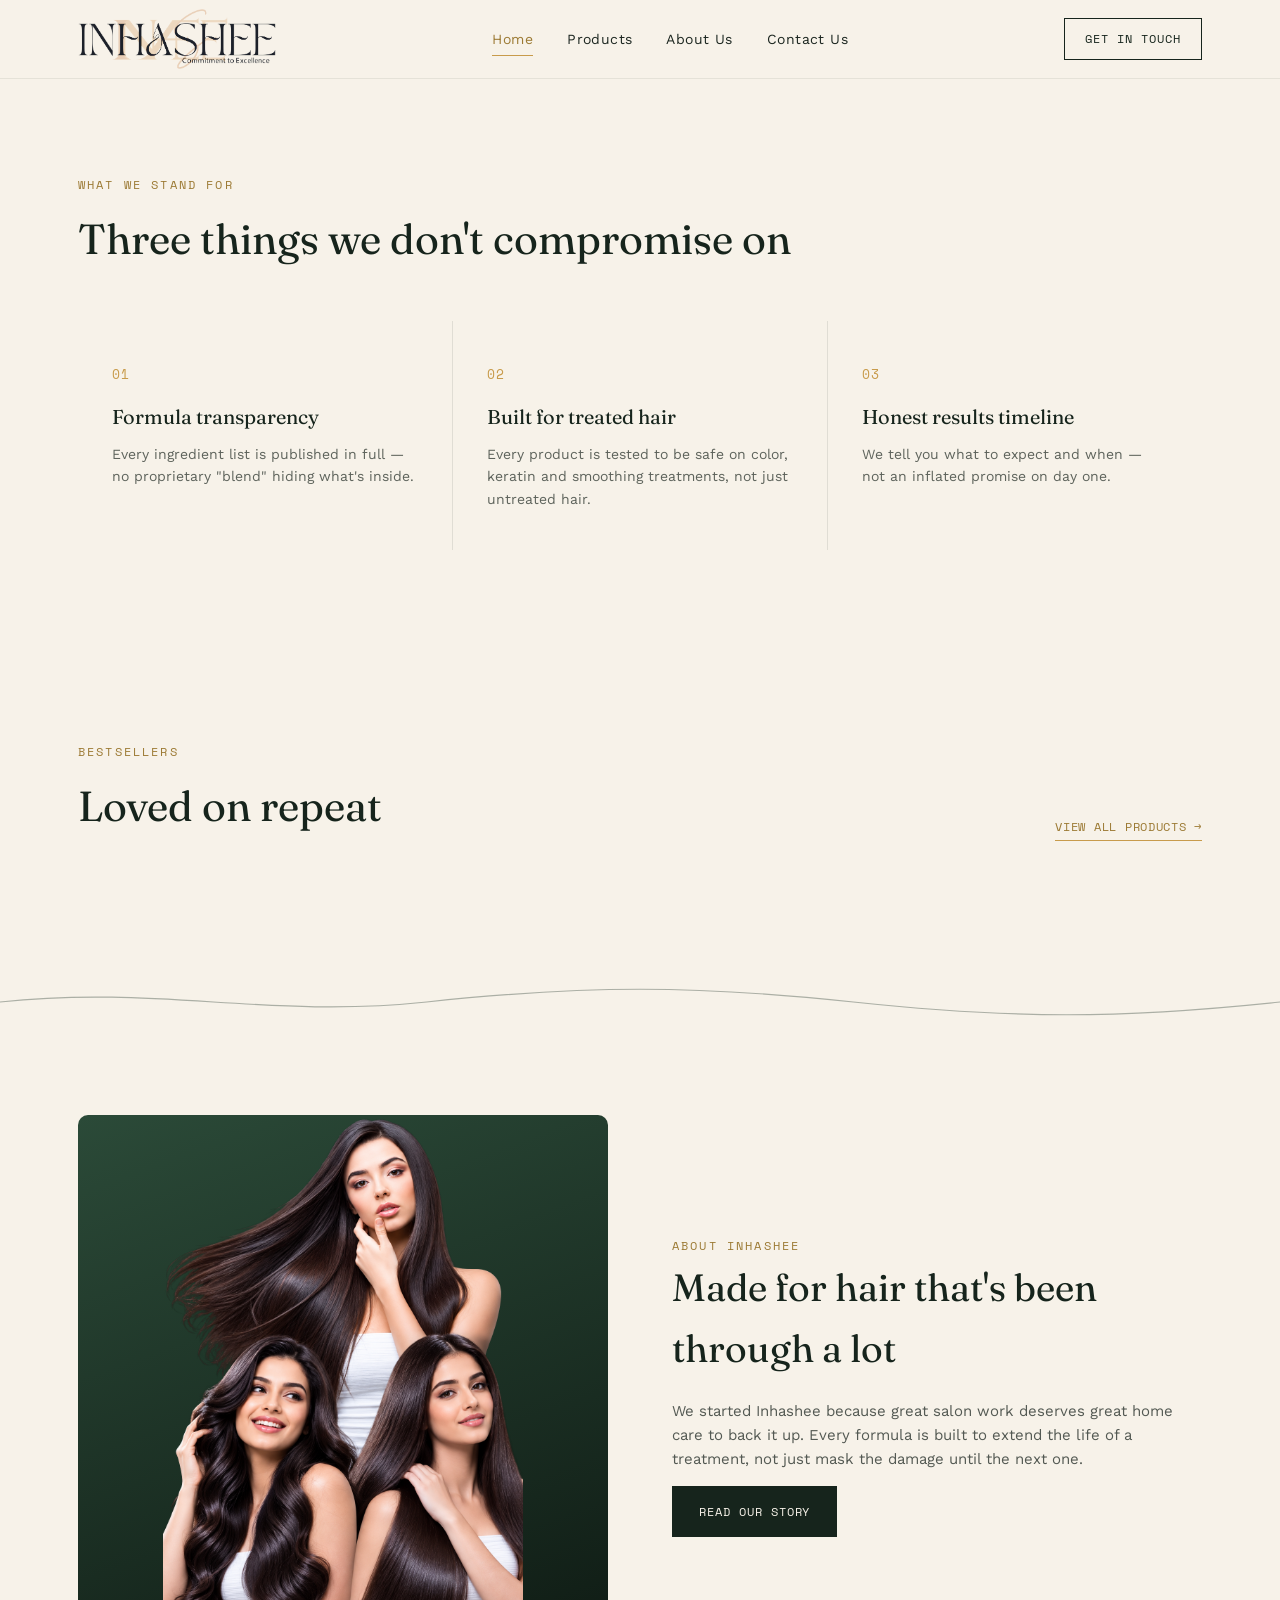
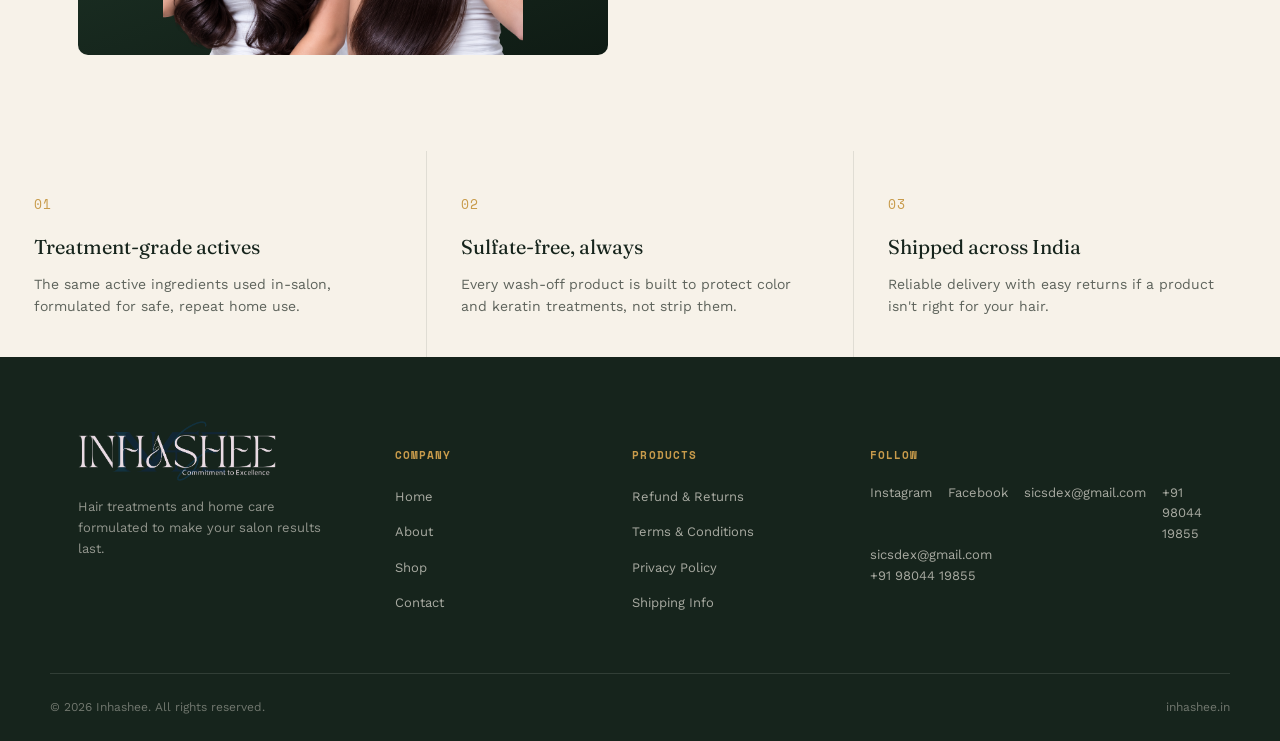
==== index.html @ fac70364 "changes" ====
<!doctype html>
<html lang="en">
  <head>
    <meta charset="UTF-8" />
    <meta name="viewport" content="width=device-width, initial-scale=1.0" />
    <title>Inhashee — Salon-Grade Hair Care</title>
    <meta
      name="description"
      content="Inhashee — hair treatments and home care crafted for salon-quality results, every day."
    />
    <link rel="stylesheet" href="assets/css/style.css" />
  </head>
  <body>
    <div id="header"></div>

    <!-- ============ HERO ============ -->
    <section class="section">
      <div class="container">
        <div class="section-head">
          <div>
            <span class="eyebrow on-light">What we stand for</span>
            <h2>Three things we don't compromise on</h2>
          </div>
        </div>
        <div class="value-row">
          <div class="value-item">
            <span class="num">01</span>
            <h4>Formula transparency</h4>
            <p>
              Every ingredient list is published in full — no proprietary
              "blend" hiding what's inside.
            </p>
          </div>
          <div class="value-item">
            <span class="num">02</span>
            <h4>Built for treated hair</h4>
            <p>
              Every product is tested to be safe on color, keratin and smoothing
              treatments, not just untreated hair.
            </p>
          </div>
          <div class="value-item">
            <span class="num">03</span>
            <h4>Honest results timeline</h4>
            <p>
              We tell you what to expect and when — not an inflated promise on
              day one.
            </p>
          </div>
        </div>
      </div>
    </section>

    <!-- ============ CATEGORY SPLIT ============ -->
    <!-- <section class="category-split">
      <a href="products.html" class="category-card treat">
        <div class="cat-inner">
          <span class="eyebrow">In-salon strength</span>
          <h3>Hair Treatments</h3>
          <p>
            Smoothing and reconstruction treatments <br />formulated for
            visible, long-lasting change.
          </p>
          <span class="btn btn-outline">Shop Treatments</span>
        </div>
      </a>
      
    </section> -->

    <!-- ============ FEATURED PRODUCTS ============ -->
    <section class="section">
      <div class="container">
        <div class="section-head">
          <div>
            <span class="eyebrow on-light">Bestsellers</span>
            <h2>Loved on repeat</h2>
          </div>
          <a href="products.html" class="view-all">View all products →</a>
        </div>
        <div class="product-grid" id="productGrid"></div>
      </div>
    </section>

    <svg
      class="strand dim"
      viewBox="0 0 1200 40"
      preserveAspectRatio="none"
      aria-hidden="true"
    >
      <path d="M0,20 C150,0 250,40 400,20 S650,0 800,20 S1050,40 1200,20" />
    </svg>

    <!-- ============ ABOUT TEASER ============ -->
    <section class="section">
      <div class="container split">
        <div class="split-media">
          <img
            src="assets/images/banner011.png"
            alt="Inhashee"
            style="max-width: 68%"
          />
        </div>
        <div>
          <span class="eyebrow on-light">About Inhashee</span>
          <h2>Made for hair that's been through a lot</h2>
          <p>
            We started Inhashee because great salon work deserves great home
            care to back it up. Every formula is built to extend the life of a
            treatment, not just mask the damage until the next one.
          </p>
          <a href="about.html" class="btn btn-dark">Read Our Story</a>
        </div>
      </div>
    </section>

    <!-- ============ VALUES ROW ============ -->
    <section class="value-row">
      <div class="value-item">
        <span class="num">01</span>
        <h4>Treatment-grade actives</h4>
        <p>
          The same active ingredients used in-salon, formulated for safe, repeat
          home use.
        </p>
      </div>
      <div class="value-item">
        <span class="num">02</span>
        <h4>Sulfate-free, always</h4>
        <p>
          Every wash-off product is built to protect color and keratin
          treatments, not strip them.
        </p>
      </div>
      <div class="value-item">
        <span class="num">03</span>
        <h4>Shipped across India</h4>
        <p>
          Reliable delivery with easy returns if a product isn't right for your
          hair.
        </p>
      </div>
    </section>

    <!-- ============ TRUST STRIP ============ -->
    <!-- <section class="trust-strip">
      <div class="container trust-grid">
        <div class="trust-item">
          01
          <h5>Treatment-grade actives</h5>
          <p>
            The same active ingredients used in-salon, formulated for safe,
            repeat home use.
          </p>
        </div>
        <div class="trust-item">
          02
          <h5>Sulfate-free, always</h5>
          <p>
            Every wash-off product is built to protect color and keratin
            treatments, not strip them.
          </p>
        </div>
        <div class="trust-item">
          03
          <h5>Shipped across India</h5>
          <p>
            Reliable delivery with easy returns if a product isn't right for
            your hair.
          </p>
        </div>
      </div>
    </section> -->

    <!-- ============ NEWSLETTER ============ -->
    <!-- <section class="newsletter">
      <div class="container">
        <span class="eyebrow on-light">Stay in the loop</span>
        <h3>Get early access to new launches</h3>
        <p>
          One email, occasionally — new products, restocks and hair-care tips.
        </p>
        <form class="newsletter-form">
          <input
            type="email"
            placeholder="you@email.com"
            aria-label="Email address"
          />
          <button type="submit">Subscribe</button>
        </form>
        <div class="form-note"></div>
      </div>
    </section> -->

    <div id="footer"></div>

    <script src="assets/js/main.js"></script>
    <script src="assets/js/inc.js?v=asdasdsadv23"></script>
    <script>
      document.addEventListener("DOMContentLoaded", async function (e) {
        try {
          const res = await fetch(
            "https://morning-dream-6de5.bhuniajayant.workers.dev/api-get-products?limit=4",
          );

          if (!res.ok) {
            console.log(res);
            throw new Error(res.statusText);
          }

          const products = await res.json();

          console.log(products);

          let div = "";
          if (products?.data?.length) {
            products.data.splice(0, 4).forEach((product) => {
              div += `<div class="product-card">
              <div class="product-media">
                <img src="${product?.imagedata}" alt="${product?.productName}" />
              </div>
              <div class="product-body">
                <span class="product-cat">${product?.productType}</span>
                <h3 class="product-name">${product?.productName}</h3>
                <div class="product-price">
                  ${product?.oldAmount ? '<span class="strike">₹' + product?.oldAmount + "</span>₹" + product?.amount : "₹" + product?.amount}
                </div>
                <a href="product.html?id=${product.id}" class="product-cta">Details</a>
              </div>
            </div>`;
            });
          } else {
            div = "<p>No Product Available</p>";
          }
          productGrid.innerHTML = div;
        } catch (error) {
          alert(error.message);
        }
      });
    </script>
  </body>
</html>
---- assets/css/style.css ----
/* =========================================================
   INHASHEE — Design tokens
   Palette: deep pine (primary dark), warm ivory (light),
   antique gold (accent), blush + sage (support)
   Type: Fraunces (display serif) / Work Sans (body) / Space Mono (utility)
   Signature motif: the "strand" — a flowing gold line that
   runs through hero, dividers, nav underline and footer.
   ========================================================= */

@import url('https://fonts.googleapis.com/css2?family=Fraunces:ital,opsz,wght@0,9..144,300;0,9..144,400;0,9..144,600;1,9..144,400;1,9..144,500&family=Work+Sans:wght@300;400;500;600&family=Space+Mono:wght@400;700&display=swap');

:root{
  --pine:        #16241C;
  --pine-soft:   #1E3327;
  --ivory:       #F7F2E9;
  --ivory-dim:   #EFE7D8;
  --gold:        #C89B4B;
  --gold-bright: #E0B96B;
  --blush:       #E7C7B8;
  --sage:        #93A88C;
  --ink:         #1C2620;

  --font-display: 'Fraunces', Georgia, serif;
  --font-body:    'Work Sans', -apple-system, sans-serif;
  --font-mono:    'Space Mono', monospace;

  --container: 1180px;
  --radius: 2px;

  --ease: cubic-bezier(.4,0,.2,1);
}

*,*::before,*::after{ box-sizing:border-box; }
html{ scroll-behavior:smooth; }
body{
  margin:0;
  background:var(--ivory);
  color:var(--ink);
  font-family:var(--font-body);
  font-weight:400;
  line-height:1.6;
  -webkit-font-smoothing:antialiased;
}
img{ max-width:100%; display:block; }
a{ color:inherit; text-decoration:none; }
ul{ list-style:none; margin:0; padding:0; }
h1,h2,h3,h4{ font-family:var(--font-display); font-weight:400; margin:0; color:var(--pine); }
p{ margin:0 0 1em; }
button{ font-family:inherit; cursor:pointer; }
input,textarea,select{ font-family:inherit; }

.container{ max-width:var(--container); margin:0 auto; padding:0 28px; }

:focus-visible{ outline:2px solid var(--gold); outline-offset:3px; }

/* reduced motion */
@media (prefers-reduced-motion: reduce){
  *{ animation-duration:0.01ms !important; animation-iteration-count:1 !important; transition-duration:0.01ms !important; scroll-behavior:auto !important; }
}

/* -------------------- eyebrow / labels -------------------- */
.eyebrow{
  font-family:var(--font-mono);
  font-size:12px;
  letter-spacing:.18em;
  text-transform:uppercase;
  color:var(--gold);
}
.eyebrow.on-light{ color:#9c7a34; }

/* -------------------- the strand (signature motif) -------------------- */
.strand{
  width:100%;
  height:34px;
  display:block;
}
.strand path{
  fill:none;
  stroke:var(--gold);
  stroke-width:1.4;
  stroke-linecap:round;
  stroke-dasharray:1400;
  stroke-dashoffset:1400;
  animation:draw 2.6s var(--ease) forwards;
}
@keyframes draw{ to{ stroke-dashoffset:0; } }
.strand.dim path{ stroke:var(--pine-soft); opacity:.35; }

/* -------------------- header -------------------- */
.site-header{
  position:sticky; top:0; z-index:100;
  background:rgba(247,242,233,.92);
  backdrop-filter:blur(10px);
  border-bottom:1px solid rgba(28,38,32,.08);
}
.header-row{
  display:flex; align-items:center; justify-content:space-between;
  height:78px;
}
.logo{
  font-family:var(--font-display);
  font-size:26px;
  letter-spacing:.02em;
  color:var(--pine);
  display:flex; align-items:baseline; gap:2px;
  mix-blend-mode: difference;
}
.logo em{ font-style:italic; color:var(--gold); font-weight:500; }

.main-nav{ display:flex; align-items:center; gap:34px; }
.main-nav a{
  font-size:14px;
  letter-spacing:.03em;
  color:var(--ink);
  position:relative;
  padding:6px 0;
  transition:color .2s var(--ease);
}
.main-nav a::after{
  content:'';
  position:absolute; left:0; right:100%; bottom:0;
  height:1.5px; background:var(--gold);
  transition:right .28s var(--ease);
}
.main-nav a:hover::after,
.main-nav a.active::after{ right:0; }
.main-nav a.active{ color:#9c7a34; }

.header-cta{
  font-family:var(--font-mono);
  font-size:12px;
  letter-spacing:.08em;
  text-transform:uppercase;
  border:1px solid var(--pine);
  padding:10px 20px;
  color:var(--pine);
  transition:background .25s var(--ease), color .25s var(--ease);
}
.header-cta:hover{ background:var(--pine); color:var(--ivory); }

.nav-toggle{
  display:none;
  flex-direction:column;
  gap:5px;
  background:none;
  border:none;
  padding:6px;
}
.nav-toggle span{ width:22px; height:1.5px; background:var(--pine); display:block; }

/* -------------------- hero -------------------- */
.hero{
  background:var(--pine);
  color:var(--ivory);
  position:relative;
  overflow:hidden;
}
.hero-grid{
  display:grid;
  grid-template-columns:0.95fr 0.98fr;
  min-height:540px;
  align-items:stretch;
}
.hero-copy{
  display:flex; flex-direction:column; justify-content:center;
  padding:60px 60px 60px 0;
  position:relative; z-index:2;
}
.hero-copy .eyebrow{ margin-bottom:18px; }
.hero-copy h1{
  color:var(--ivory);
  font-size:clamp(40px,5.4vw,68px);
  line-height:1.04;
  font-weight:400;
  max-width:11ch;
}
.hero-copy h1 em{ font-style:italic; color:var(--gold-bright); font-weight:400; }
.hero-copy p.lede{
  margin-top:22px;
  max-width:44ch;
  color:rgba(247,242,233,.78);
  font-size:16px;
}
.hero-actions{ display:flex; gap:16px; margin-top:34px; flex-wrap:wrap; }

.btn{
  display:inline-flex; align-items:center; gap:10px;
  font-family:var(--font-mono);
  font-size:12px; letter-spacing:.08em; text-transform:uppercase;
  padding:15px 26px;
  border:1px solid transparent;
  transition:transform .22s var(--ease), background .22s var(--ease), color .22s var(--ease), border-color .22s var(--ease);
}
.btn-solid{ background:var(--gold); color:var(--pine); }
.btn-solid:hover{ background:var(--gold-bright); transform:translateY(-2px); }
.btn-outline{ border-color:rgba(247,242,233,.5); color:var(--ivory); }
.btn-outline:hover{ border-color:var(--ivory); transform:translateY(-2px); }
.btn-dark{ background:var(--pine); color:var(--ivory); }
.btn-dark:hover{ background:var(--pine-soft); transform:translateY(-2px); }

.hero-visual{
  padding: 0 30px 0px 0;
  position:relative;
  /* background:
    radial-gradient(circle at 30% 20%, rgba(200,155,75,.35), transparent 55%),
    linear-gradient(155deg, var(--pine-soft) 0%, var(--pine) 70%); */
  display:flex; align-items:center; justify-content:center;
  overflow:hidden;
}
.hero-visual-img{
  width:100%; height:100%;
  object-fit:contain;
  object-position:center 40%;
}
.strand-hero{
  width:70%;
}
.strand-hero path{ stroke:var(--gold-bright); }

/* -------------------- category split -------------------- */
.category-split {
    background:linear-gradient(160deg,#2B4A38,#16241C);
    align-content: center !important;
    display: block;
    justify-items: center;
    /* width: 100%; */
}
.category-card{
  width: 100%;
  position:relative;
  min-height: 273px;
  display:flex;
  align-items: center;
  justify-content: center;
  /* padding: 0px 0px 63px 66px; */
  overflow:hidden;
}
/* .category-card.treat{ background:linear-gradient(160deg,#2B4A38,#16241C); } */
.category-card.home{ background:linear-gradient(160deg,#E2CBAF,#D8B98F); }
.category-card.home .cat-inner h3,
.category-card.home .cat-inner .eyebrow{ color:var(--pine); }
.category-card.home .cat-inner p{ color:rgba(28,38,32,.7); }
.cat-inner{position:relative;z-index:2;/* display: block; *//* max-width:340px; */text-align: center;}
.cat-inner h3{ color:var(--ivory); font-size:32px; margin:10px 0 12px; }
.cat-inner p{/* width: 50%; */color:rgba(247,242,233,.75);font-size:14px;margin-bottom:18px;/* display: block; *//* align-self: center; *//* justify-content: center !important; *//* align-items: center; *//* align-content: center; */}

/* -------------------- section shell -------------------- */
.section{ padding:96px 0; }
.section.tight{ padding:64px 0; }
.section-head{
  display:flex; align-items:flex-end; justify-content:space-between;
  margin-bottom:48px; gap:24px; flex-wrap:wrap;
}
.section-head h2{ font-size:clamp(28px,3.4vw,42px); }
.section-head .eyebrow{ margin-bottom:12px; display:block; }
.view-all{
  font-family:var(--font-mono); font-size:12px; letter-spacing:.06em;
  text-transform:uppercase; border-bottom:1px solid var(--gold);
  padding-bottom:3px; color:#9c7a34; white-space:nowrap;
}

/* -------------------- product grid -------------------- */
.product-grid{
  display:grid; grid-template-columns:repeat(4,1fr); gap:28px;
}
.product-card{
  background:#fff;
  border:1px solid rgba(28,38,32,.08);
}
.product-media{
  /* aspect-ratio:1/1.1; */
  background:linear-gradient(150deg,#EFE7D8,#E2D6BC);
  display:flex; align-items:center; justify-content:center;
  position:relative;
  overflow:hidden;
}
.product-media .ph-label{
  font-family:var(--font-mono); font-size:10px; letter-spacing:.05em;
  color:rgba(28,38,32,.4); text-align:center; padding:0 16px;
}
.product-media svg{ width:38%; opacity:.35; }
.product-body{ padding:18px 18px 22px; }
.product-cat{ font-family:var(--font-mono); font-size:10px; letter-spacing:.08em; text-transform:uppercase; color:var(--sage); }
.product-name{ font-family:var(--font-display); font-size:19px; margin:8px 0 8px; }
.product-price{ font-size:14px; color:var(--ink); }
.product-price .strike{ text-decoration:line-through; color:rgba(28,38,32,.4); margin-right:8px; font-size:13px; }
.product-cta{
  margin-top:14px; width:100%; padding:11px; background:var(--pine); color:var(--ivory);
  border:none; font-family:var(--font-mono); font-size:11px; letter-spacing:.08em; text-transform:uppercase;
  transition:background .2s var(--ease);
}
.product-cta:hover{ background:var(--pine-soft); }

/* filter bar (products page) */
.filter-bar{
  display:flex; gap:10px; flex-wrap:wrap; margin-bottom:44px;
}
.filter-chip{
  font-family:var(--font-mono); font-size:12px; letter-spacing:.05em;
  padding:9px 18px; border:1px solid rgba(28,38,32,.2);
  background:transparent; color:var(--ink);
  transition:all .2s var(--ease);
}
.filter-chip.active,.filter-chip:hover{ background:var(--pine); color:var(--ivory); border-color:var(--pine); }

/* -------------------- about teaser / split content -------------------- */
.split{
  display:grid; grid-template-columns:1fr 1fr; gap:64px; align-items:center;
}
.split.reverse{ direction:rtl; }
.split.reverse > *{ direction:ltr; }
.split-media{
  border-radius: 10px;
  /* aspect-ratio:4/5; */
  background:linear-gradient(160deg,#2B4A38,#0F1B14);
  position:relative; overflow:hidden;
  display:flex; align-items:center; justify-content:center;
}
.split-media .ph-label{ font-family:var(--font-mono); font-size:11px; color:rgba(247,242,233,.45); }
.split h2{ font-size:clamp(26px,3vw,38px); margin-bottom:20px; }
.split p{ color:rgba(28,38,32,.75); font-size:15px; }

/* -------------------- stats / values row -------------------- */
.value-row{ display:grid; grid-template-columns:repeat(3,1fr); gap:1px; background:rgba(28,38,32,.1); }
.value-item{ background:var(--ivory); padding:40px 34px; }
.value-item .num{ font-family:var(--font-mono); color:var(--gold); font-size:13px; letter-spacing:.06em; }
.value-item h4{ font-size:20px; margin:14px 0 10px; }
.value-item p{ font-size:14px; color:rgba(28,38,32,.7); margin:0; }

/* -------------------- trust strip -------------------- */
.trust-strip{ background:var(--pine); color:var(--ivory); }
.trust-grid{ display:grid; grid-template-columns:repeat(3,1fr); gap:32px; padding:52px 0; }
.trust-item{ text-align:left; }
.trust-item h5{ font-family:var(--font-display); font-size:17px; color:var(--ivory); margin:14px 0 8px; font-weight:400; }
.trust-item p{ font-size:13px; color:rgba(247,242,233,.6); margin:0; }
.trust-icon{ width:30px; height:30px; stroke:var(--gold); fill:none; stroke-width:1.4; }

/* -------------------- newsletter -------------------- */
.newsletter{
  background:var(--ivory-dim);
  padding:70px 0;
  text-align:center;
}
.newsletter h3{ font-size:clamp(24px,3vw,32px); margin-bottom:14px; }
.newsletter p{ color:rgba(28,38,32,.65); max-width:44ch; margin:0 auto 28px; }
.newsletter-form{ display:flex; gap:0; max-width:420px; margin:0 auto; }
.newsletter-form input{
  flex:1; padding:15px 18px; border:1px solid rgba(28,38,32,.25); border-right:none;
  background:#fff; font-size:14px;
}
.newsletter-form button{
  padding:15px 26px; background:var(--pine); color:var(--ivory); border:none;
  font-family:var(--font-mono); font-size:12px; letter-spacing:.06em; text-transform:uppercase;
}
.form-note{ margin-top:14px; font-size:12px; color:var(--sage); min-height:16px; }

/* -------------------- footer -------------------- */
.site-footer{ background:var(--pine); color:rgba(247,242,233,.7); padding-top:64px; }
.footer-grid{
  display:grid; grid-template-columns:1.4fr 1fr 1fr 1.2fr; gap:40px;
  padding-bottom:48px; border-bottom:1px solid rgba(247,242,233,.12);
}
.footer-brand .logo{ color:var(--ivory); margin-bottom:16px; }
.footer-brand p{ font-size:13px; max-width:32ch; color:rgba(247,242,233,.55); }
.footer-col h6{
  font-family:var(--font-mono); font-size:11px; letter-spacing:.1em; text-transform:uppercase;
  color:var(--gold); margin-bottom:18px;
}
.footer-col ul li{ margin-bottom:10px; }
.footer-col a{ font-size:13px; color:rgba(247,242,233,.65); transition:color .2s; }
.footer-col a:hover{ color:var(--ivory); }
.footer-bottom{
  display:flex; justify-content:space-between; align-items:center;
  padding:24px 0; font-size:12px; color:rgba(247,242,233,.4); flex-wrap:wrap; gap:10px;
}
.footer-social{ display:flex; gap:16px; }

/* -------------------- inner page hero (about/contact/products) -------------------- */
.page-hero{
  background:var(--pine); color:var(--ivory);
  padding:70px 0 54px;
}
.page-hero h1{ color:var(--ivory); font-size:clamp(34px,4.4vw,54px); margin-top:14px; }
.page-hero p{ color:rgba(247,242,233,.7); max-width:52ch; margin-top:14px; }
.breadcrumb{ font-family:var(--font-mono); font-size:11px; letter-spacing:.06em; color:rgba(247,242,233,.5); }
.breadcrumb a{ color:var(--gold-bright); }

/* -------------------- about page specifics -------------------- */
.founder-row{ display:grid; grid-template-columns:repeat(2,1fr); gap:28px; margin-top:20px; }
.founder-card{ background:#fff; border:1px solid rgba(28,38,32,.08); padding:30px; }
.founder-card .ph-face {
    width: 80px;
    height: 80px;
    border-radius: 73%;
    /* background: linear-gradient(160deg,var(--sage),var(--pine)); */
    background-repeat: no-repeat;
    background-position: center;
    background-size: cover;
    margin-bottom: 16px;
}
.founder-card h4{ font-size:19px; margin-bottom:4px; }
.founder-card .role{ font-family:var(--font-mono); font-size:11px; letter-spacing:.05em; color:var(--gold); text-transform:uppercase; margin-bottom:12px; display:block; }
.founder-card p{ font-size:14px; color:rgba(28,38,32,.7); margin:0; }

.timeline{ margin-top:20px; }
.timeline-item{ display:grid; grid-template-columns:110px 1fr; gap:24px; padding:26px 0; border-top:1px solid rgba(28,38,32,.1); }
.timeline-item:last-child{ border-bottom:1px solid rgba(28,38,32,.1); }
.timeline-item .year{ font-family:var(--font-mono); color:var(--gold); font-size:13px; letter-spacing:.05em; }
.timeline-item h4{ font-size:18px; margin-bottom:6px; }
.timeline-item p{ font-size:14px; color:rgba(28,38,32,.7); margin:0; max-width:60ch; }

/* -------------------- contact page -------------------- */
.contact-grid{ display:grid; grid-template-columns:.9fr 1.1fr; gap:60px; }
.contact-info-card{ background:#fff; border:1px solid rgba(28,38,32,.08); padding:34px; margin-bottom:20px; }
.contact-info-card h5{ font-family:var(--font-mono); font-size:11px; letter-spacing:.08em; text-transform:uppercase; color:var(--gold); margin-bottom:10px; }
.contact-info-card p, .contact-info-card a{ font-size:15px; }
.contact-info-card a:hover{ color:#9c7a34; }

.form-grid{ display:grid; grid-template-columns:1fr 1fr; gap:20px; }
.form-grid .full{ grid-column:1/-1; }
.field label{
  display:block; font-family:var(--font-mono); font-size:11px; letter-spacing:.06em;
  text-transform:uppercase; margin-bottom:8px; color:var(--pine);
}
.field input, .field select, .field textarea{
  width:100%; padding:13px 14px; border:1px solid rgba(28,38,32,.25);
  background:#fff; font-size:14px; color:var(--ink); transition:border-color .2s;
}
.field input:focus, .field select:focus, .field textarea:focus{ border-color:var(--gold); }
.field.error input, .field.error textarea{ border-color:#B5443A; }
.field .err-msg{ font-size:12px; color:#B5443A; margin-top:6px; display:none; }
.field.error .err-msg{ display:block; }
.contact-form{ margin-top:6px; }
.contact-form .btn{ margin-top:8px; border:none; }
.form-status{ margin-top:16px; font-size:14px; padding:14px 16px; display:none; }
.form-status.show{ display:block; }
.form-status.success{ background:#E4EEE1; color:#2B4A38; display:block; }

.map-block{
  margin-top:60px; aspect-ratio:16/6; background:linear-gradient(150deg,#EFE7D8,#E2D6BC);
  display:flex; align-items:center; justify-content:center;
}
.map-block .ph-label{ font-family:var(--font-mono); font-size:12px; color:rgba(28,38,32,.45); }

/* -------------------- utility -------------------- */
.center{ text-align:center; }
.mt-lg{ margin-top:60px; }

/* =========================================================
   RESPONSIVE
   ========================================================= */
@media (max-width: 980px){
  .hero-grid{ grid-template-columns:1fr; min-height:auto; }
  .hero-copy{ padding:70px 28px 50px; }
  .hero-visual{ min-height:320px; }
  .category-split {
    background:linear-gradient(160deg,#2B4A38,#16241C);
    align-content: center !important;
    display: block;
    justify-items: center;
    /* width: 100%; */
}
  .product-grid{ grid-template-columns:repeat(2,1fr); }
  .split{ grid-template-columns:1fr; gap:32px; }
  .split.reverse{ direction:ltr; }
  .value-row{ grid-template-columns:1fr; }
  .trust-grid{ grid-template-columns:repeat(2,1fr); }
  .footer-grid{ grid-template-columns:1fr 1fr; }
  .contact-grid{ grid-template-columns:1fr; }
  .founder-row{ grid-template-columns:1fr; }
}
@media (max-width: 720px){
  .main-nav{
    position:fixed; inset:78px 0 0 0; background:var(--ivory);
    flex-direction:column; align-items:flex-start; padding:32px 28px;
    gap:22px; transform:translateX(100%); transition:transform .3s var(--ease);
    height: 100vh;
  }
  .main-nav.open{ transform:translateX(0); }
  .main-nav:not(.open) {
      display: none;
  }
  .nav-toggle{ display:flex; }
  .header-cta{ display:none; }
  .product-grid{ grid-template-columns:1fr 1fr; gap:16px; }
  .form-grid{ grid-template-columns:1fr; }
  .footer-grid{ grid-template-columns:1fr; }
  .timeline-item{ grid-template-columns:1fr; gap:6px; }
}
@media (max-width: 480px){
  .product-grid{ grid-template-columns:1fr; }
  .trust-grid{ grid-template-columns:1fr; }
}

.loader-wrapper {
    position: relative;
    inset: 0;
    display: flex;
    justify-content: center;
    align-items: center;
    /* background: rgba(255, 255, 255, 0.8); */
    z-index: 9999;
}

.loader {
    width: 40px;
    height: 40px;
    border: 4px solid #e5e5e5;
    border-top: 4px solid #1d352b;
    border-radius: 50%;
    animation: spin 0.8s linear infinite;
}

@keyframes spin {
    to {
        transform: rotate(360deg);
    }
}

/* -------------------- product detail page -------------------- */
.pdp-grid{ display:grid; grid-template-columns:1.1fr 1fr; gap:60px; align-items:flex-start; }
.pdp-main-image{
  aspect-ratio:1/1.05;
  background:linear-gradient(150deg,#EFE7D8,#E2D6BC);
  overflow:hidden;
}
.pdp-main-image img{ width:100%; height:100%; object-fit:cover; }
.pdp-thumbs{ display:flex; gap:12px; margin-top:14px; }
.pdp-thumb{
  width:76px; height:76px; padding:0; border:1px solid rgba(28,38,32,.15);
  background:#fff; overflow:hidden; opacity:.7; transition:opacity .2s, border-color .2s;
}
.pdp-thumb img{ width:100%; height:100%; object-fit:cover; }
.pdp-thumb.active, .pdp-thumb:hover{ opacity:1; border-color:var(--gold); }
.pdp-title{ font-size:clamp(28px,3.2vw,40px); margin:10px 0 14px; }
.pdp-rating{ display:flex; align-items:center; gap:10px; margin-bottom:20px; }
.stars{ color:var(--gold); letter-spacing:2px; font-size:15px; }
.rating-count{ font-family:var(--font-mono); font-size:12px; color:var(--sage); }
.pdp-price{ display:flex; align-items:center; gap:12px; margin-bottom:22px; }
.pdp-price .strike{ text-decoration:line-through; color:rgba(28,38,32,.4); font-size:16px; }
.pdp-price .price-now{ font-family:var(--font-display); font-size:28px; color:var(--pine); }
.save-badge{
  font-family:var(--font-mono); font-size:11px; letter-spacing:.05em;
  background:var(--sage); color:#fff; padding:4px 10px;
}
.pdp-desc{ font-size:15px; color:rgba(28,38,32,.75); margin-bottom:28px; max-width:52ch; }
.pdp-options{ margin-bottom:26px; }
.pdp-options label{
  display:block; font-family:var(--font-mono); font-size:11px; letter-spacing:.06em;
  text-transform:uppercase; color:var(--pine); margin-bottom:10px;
}
.size-chips{ display:flex; gap:10px; }
.size-chip{
  font-family:var(--font-mono); font-size:12px; padding:10px 18px;
  border:1px solid rgba(28,38,32,.25); background:#fff; color:var(--ink);
  transition:all .2s var(--ease);
}
.size-chip.active, .size-chip:hover{ background:var(--pine); color:var(--ivory); border-color:var(--pine); }
.pdp-qty-row{ display:flex; gap:14px; margin-bottom:14px; }
.qty-control{ display:flex; align-items:center; border:1px solid rgba(28,38,32,.25); }
.qty-btn{
  width:42px; height:48px; background:none; border:none; font-size:16px; color:var(--pine);
}
.qty-btn:hover{ background:var(--ivory-dim); }
.qty-input{
  width:42px; height:48px; border:none; border-left:1px solid rgba(28,38,32,.15); border-right:1px solid rgba(28,38,32,.15);
  text-align:center; font-size:14px; background:#fff;
}
.pdp-add-btn{ flex:1; border:none; }
.pdp-buy-btn{ width:100%; border:none; margin-bottom:26px; }
.pdp-highlights{ padding:0; margin:0; }
.pdp-highlights li{
  font-size:13px; color:rgba(28,38,32,.65); padding:10px 0 10px 22px;
  border-top:1px solid rgba(28,38,32,.08);
  position:relative;
}
.pdp-highlights li:last-child{ border-bottom:1px solid rgba(28,38,32,.08); }
.pdp-highlights li::before{
  content:'—'; position:absolute; left:0; color:var(--gold);
}
/* pdp tabs */
.pdp-tabs{ display:flex; gap:8px; border-bottom:1px solid rgba(28,38,32,.12); margin-bottom:32px; }
.pdp-tab{
  font-family:var(--font-mono); font-size:12px; letter-spacing:.06em; text-transform:uppercase;
  background:none; border:none; padding:14px 20px; color:rgba(28,38,32,.5);
  border-bottom:2px solid transparent; margin-bottom:-1px; transition:color .2s;
}
.pdp-tab.active{ color:var(--pine); border-bottom-color:var(--gold); }
.pdp-tab-panel{ display:none; max-width:70ch; }
.pdp-tab-panel.active{ display:block; }
.pdp-tab-panel p{ font-size:15px; color:rgba(28,38,32,.75); }
@media (max-width: 980px){
  .pdp-grid{ grid-template-columns:1fr; }
}
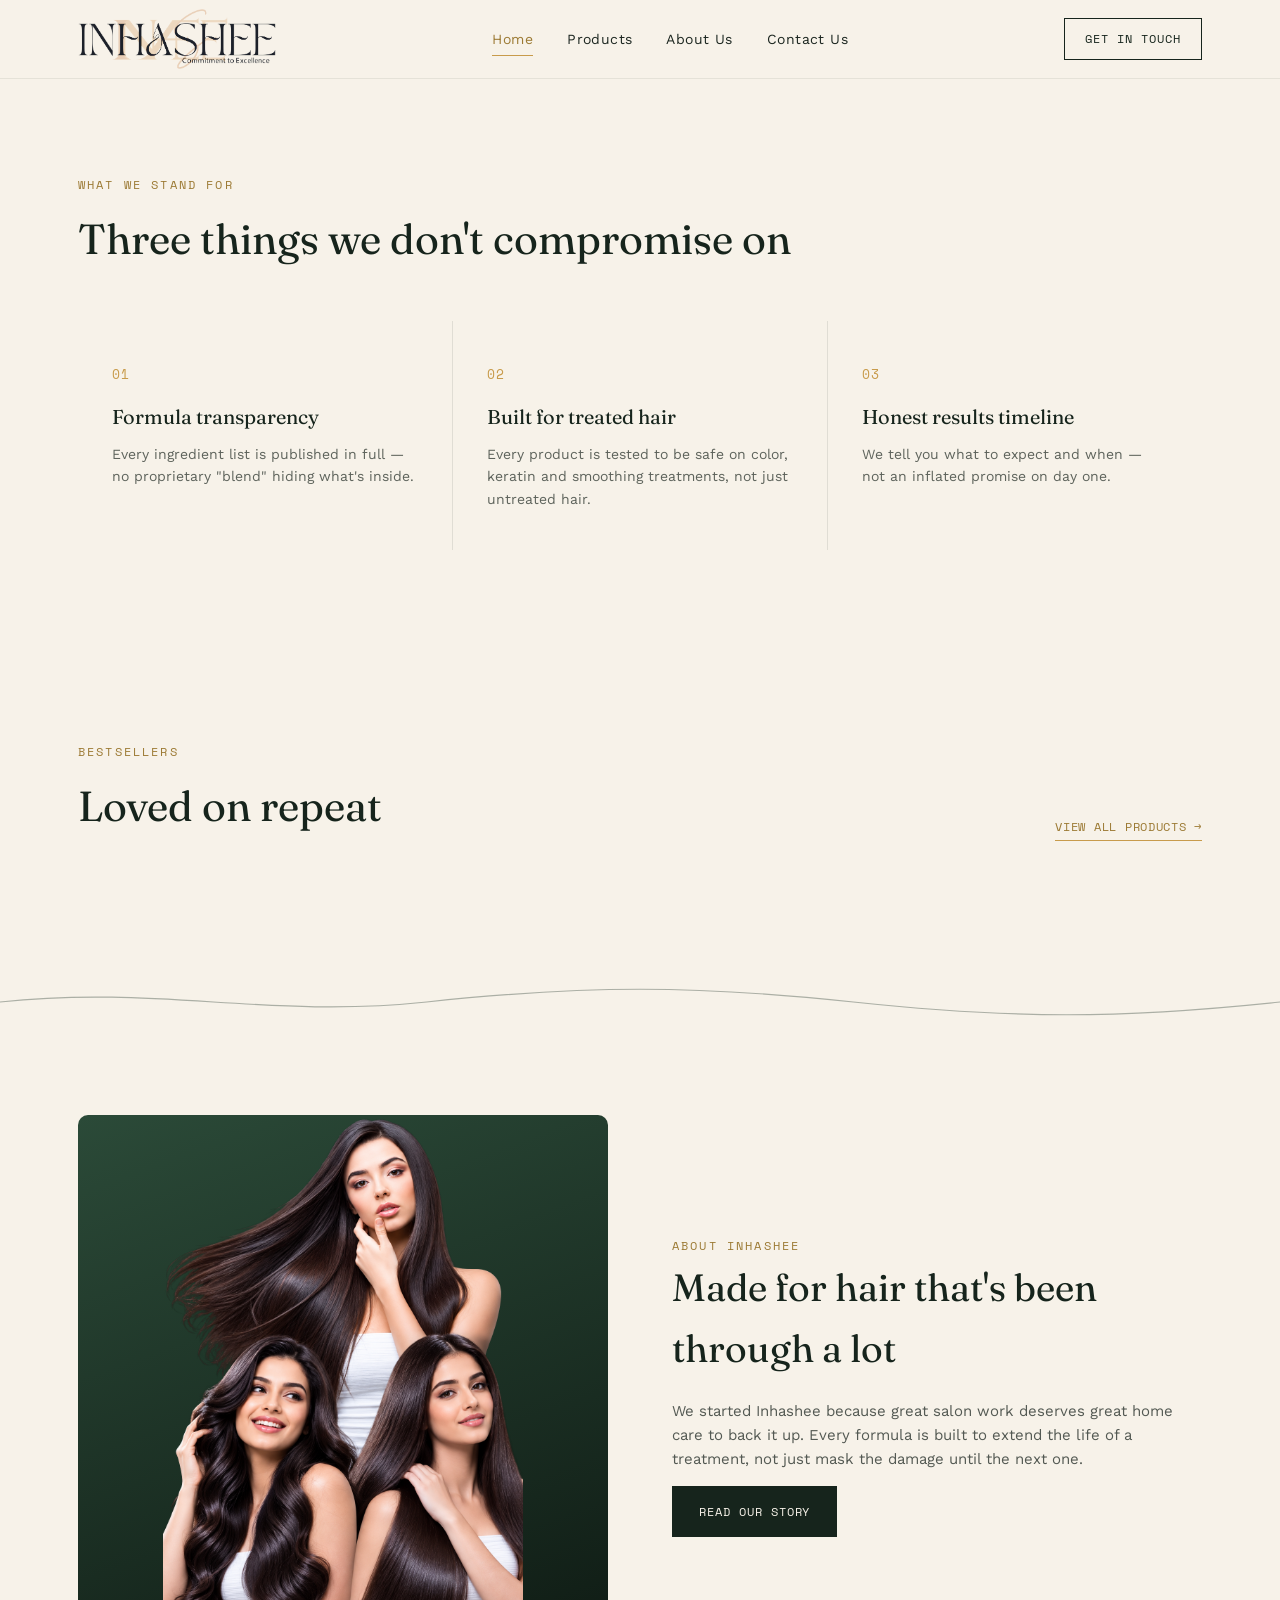
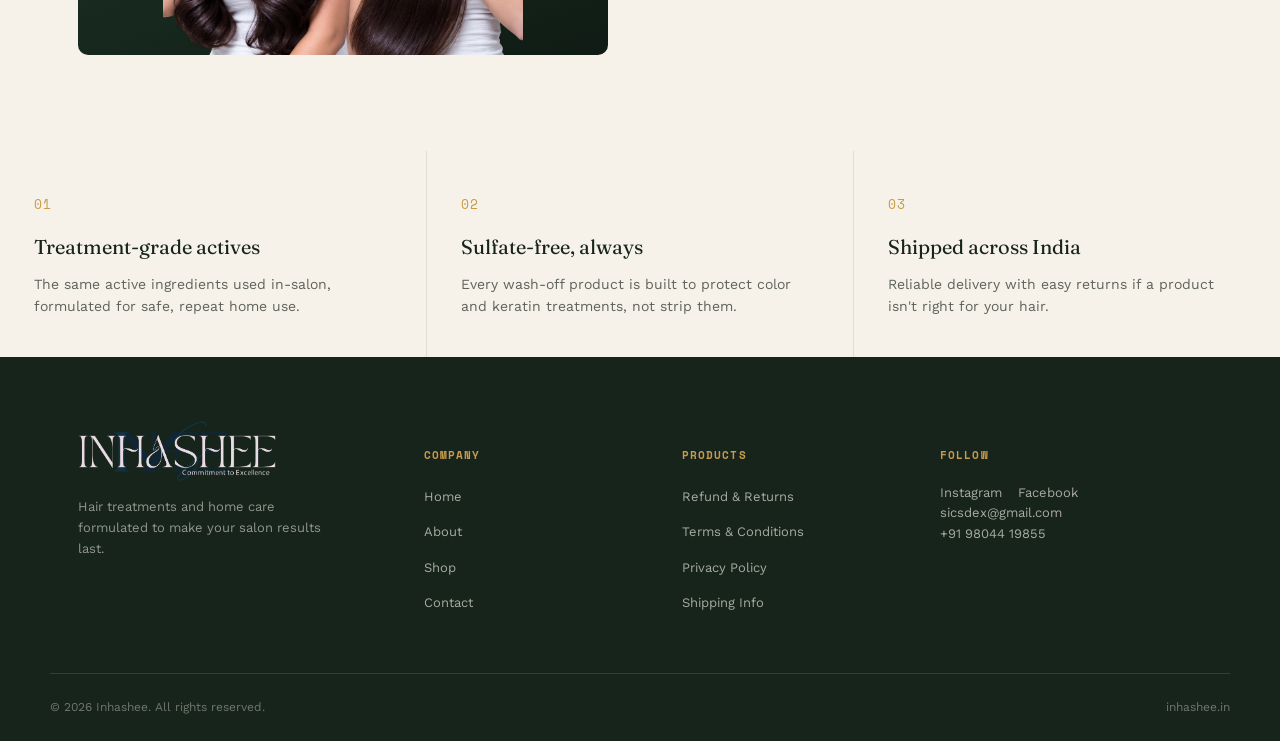
==== commit 8dcc7c9b: "changes" ====
--- a/index.html
+++ b/index.html
@@ -194,7 +194,7 @@
     <div id="footer"></div>
 
     <script src="assets/js/main.js"></script>
-    <script src="assets/js/inc.js?v=asdasdsadv23"></script>
+    <script src="assets/js/inc.js?v=asdasdsadv2323432"></script>
     <script>
       document.addEventListener("DOMContentLoaded", async function (e) {
         try {
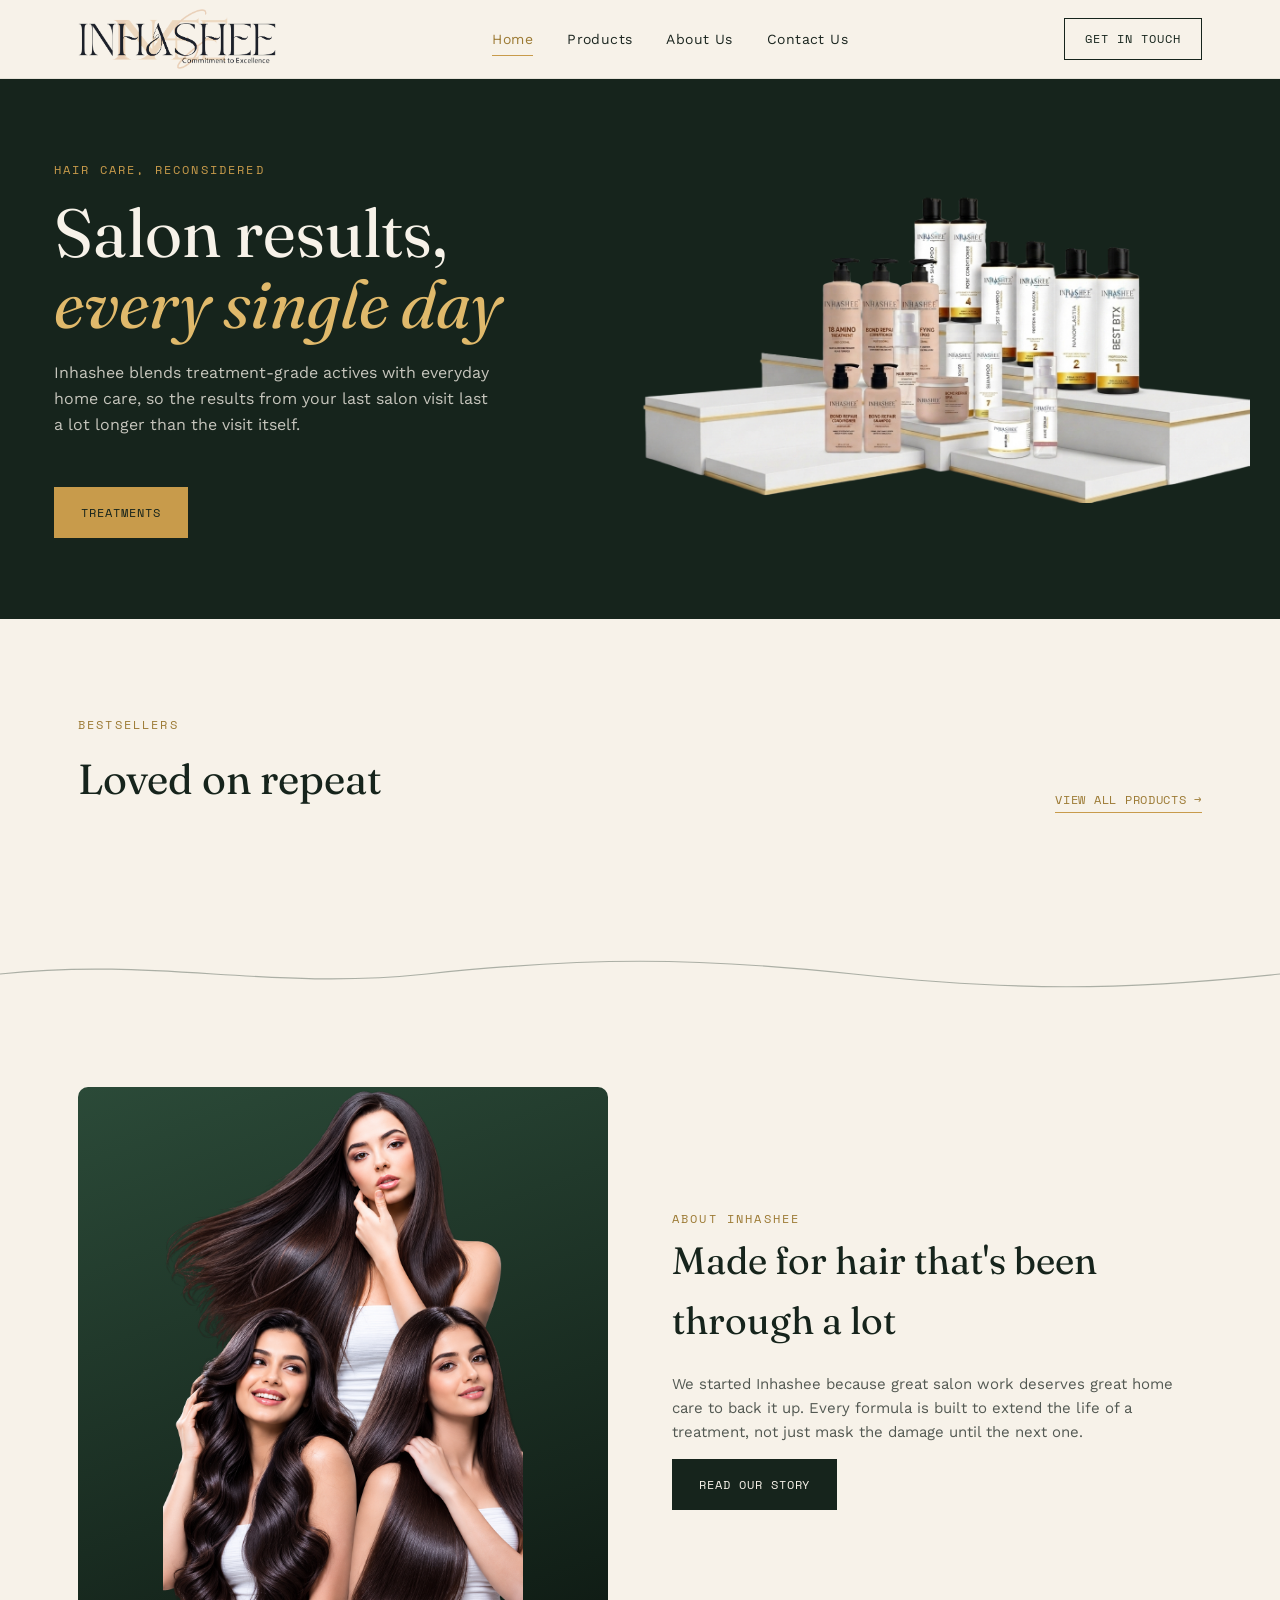
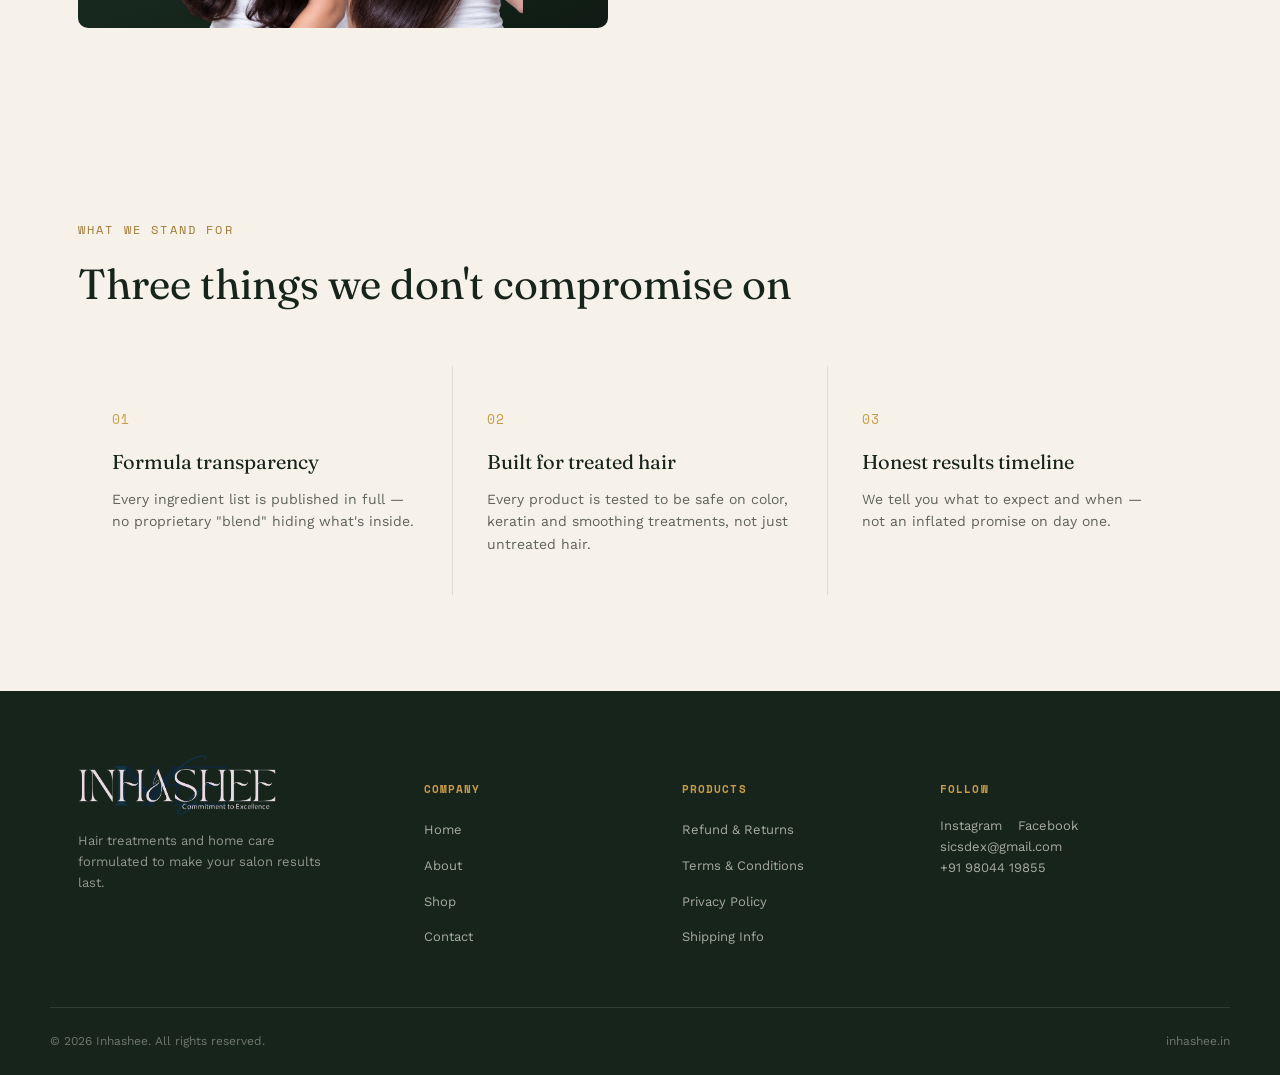
==== commit 64a6322a: "changes" ====
--- a/index.html
+++ b/index.html
@@ -14,7 +14,91 @@
     <div id="header"></div>
 
     <!-- ============ HERO ============ -->
+    <section class="hero">
+      <div class="hero-grid">
+        <div class="container hero-copy">
+          <span class="eyebrow">Hair care, reconsidered</span>
+          <h1>Salon results, <em>every single day</em></h1>
+          <p class="lede">
+            Inhashee blends treatment-grade actives with everyday home care, so
+            the results from your last salon visit last a lot longer than the
+            visit itself.
+          </p>
+          <div class="hero-actions">
+            <a href="products.html" class="btn btn-solid">Treatments</a>
+            <!-- <a href="about.html" class="btn btn-outline">Our Story</a> -->
+          </div>
+        </div>
+        <div class="hero-visual">
+          <img
+            src="assets/images/products11.png"
+            alt="Inhashee product range — shampoo, conditioner, masks and treatment serums"
+            class="hero-visual-img"
+          />
+        </div>
+      </div>
+    </section>
+
+    <!-- ============ CATEGORY SPLIT ============ -->
+    <!-- <section class="category-split">
+      <a href="products.html" class="category-card treat">
+        <div class="cat-inner">
+          <span class="eyebrow">In-salon strength</span>
+          <h3>Hair Treatments</h3>
+          <p>
+            Smoothing and reconstruction treatments <br />formulated for
+            visible, long-lasting change.
+          </p>
+          <span class="btn btn-outline">Shop Treatments</span>
+        </div>
+      </a>
+      
+    </section> -->
+
+    <!-- ============ FEATURED PRODUCTS ============ -->
     <section class="section">
+      <div class="container">
+        <div class="section-head">
+          <div>
+            <span class="eyebrow on-light">Bestsellers</span>
+            <h2>Loved on repeat</h2>
+          </div>
+          <a href="products.html" class="view-all">View all products →</a>
+        </div>
+        <div class="product-grid" id="productGrid"></div>
+      </div>
+    </section>
+
+    <svg
+      class="strand dim"
+      viewBox="0 0 1200 40"
+      preserveAspectRatio="none"
+      aria-hidden="true"
+    >
+      <path d="M0,20 C150,0 250,40 400,20 S650,0 800,20 S1050,40 1200,20" />
+    </svg>
+
+    <!-- ============ ABOUT TEASER ============ -->
+    <section class="section">
+      <div class="container split">
+        <div class="split-media">
+          <img src="assets/images/banner011.png" alt="Inhashee" style="max-width: 68%;" />
+        </div>
+        <div>
+          <span class="eyebrow on-light">About Inhashee</span>
+          <h2>Made for hair that's been through a lot</h2>
+          <p>
+            We started Inhashee because great salon work deserves great home
+            care to back it up. Every formula is built to extend the life of a
+            treatment, not just mask the damage until the next one.
+          </p>
+          <a href="about.html" class="btn btn-dark">Read Our Story</a>
+        </div>
+      </div>
+    </section>
+
+    <!-- ============ VALUES ROW ============ -->
+     <section class="section">
       <div class="container">
         <div class="section-head">
           <div>
@@ -48,96 +132,6 @@
             </p>
           </div>
         </div>
-      </div>
-    </section>
-
-    <!-- ============ CATEGORY SPLIT ============ -->
-    <!-- <section class="category-split">
-      <a href="products.html" class="category-card treat">
-        <div class="cat-inner">
-          <span class="eyebrow">In-salon strength</span>
-          <h3>Hair Treatments</h3>
-          <p>
-            Smoothing and reconstruction treatments <br />formulated for
-            visible, long-lasting change.
-          </p>
-          <span class="btn btn-outline">Shop Treatments</span>
-        </div>
-      </a>
-      
-    </section> -->
-
-    <!-- ============ FEATURED PRODUCTS ============ -->
-    <section class="section">
-      <div class="container">
-        <div class="section-head">
-          <div>
-            <span class="eyebrow on-light">Bestsellers</span>
-            <h2>Loved on repeat</h2>
-          </div>
-          <a href="products.html" class="view-all">View all products →</a>
-        </div>
-        <div class="product-grid" id="productGrid"></div>
-      </div>
-    </section>
-
-    <svg
-      class="strand dim"
-      viewBox="0 0 1200 40"
-      preserveAspectRatio="none"
-      aria-hidden="true"
-    >
-      <path d="M0,20 C150,0 250,40 400,20 S650,0 800,20 S1050,40 1200,20" />
-    </svg>
-
-    <!-- ============ ABOUT TEASER ============ -->
-    <section class="section">
-      <div class="container split">
-        <div class="split-media">
-          <img
-            src="assets/images/banner011.png"
-            alt="Inhashee"
-            style="max-width: 68%"
-          />
-        </div>
-        <div>
-          <span class="eyebrow on-light">About Inhashee</span>
-          <h2>Made for hair that's been through a lot</h2>
-          <p>
-            We started Inhashee because great salon work deserves great home
-            care to back it up. Every formula is built to extend the life of a
-            treatment, not just mask the damage until the next one.
-          </p>
-          <a href="about.html" class="btn btn-dark">Read Our Story</a>
-        </div>
-      </div>
-    </section>
-
-    <!-- ============ VALUES ROW ============ -->
-    <section class="value-row">
-      <div class="value-item">
-        <span class="num">01</span>
-        <h4>Treatment-grade actives</h4>
-        <p>
-          The same active ingredients used in-salon, formulated for safe, repeat
-          home use.
-        </p>
-      </div>
-      <div class="value-item">
-        <span class="num">02</span>
-        <h4>Sulfate-free, always</h4>
-        <p>
-          Every wash-off product is built to protect color and keratin
-          treatments, not strip them.
-        </p>
-      </div>
-      <div class="value-item">
-        <span class="num">03</span>
-        <h4>Shipped across India</h4>
-        <p>
-          Reliable delivery with easy returns if a product isn't right for your
-          hair.
-        </p>
       </div>
     </section>
 
@@ -194,7 +188,7 @@
     <div id="footer"></div>
 
     <script src="assets/js/main.js"></script>
-    <script src="assets/js/inc.js?v=asdasdsadv2323432"></script>
+    <script src="assets/js/inc.js?v=asdasdsadv23"></script>
     <script>
       document.addEventListener("DOMContentLoaded", async function (e) {
         try {
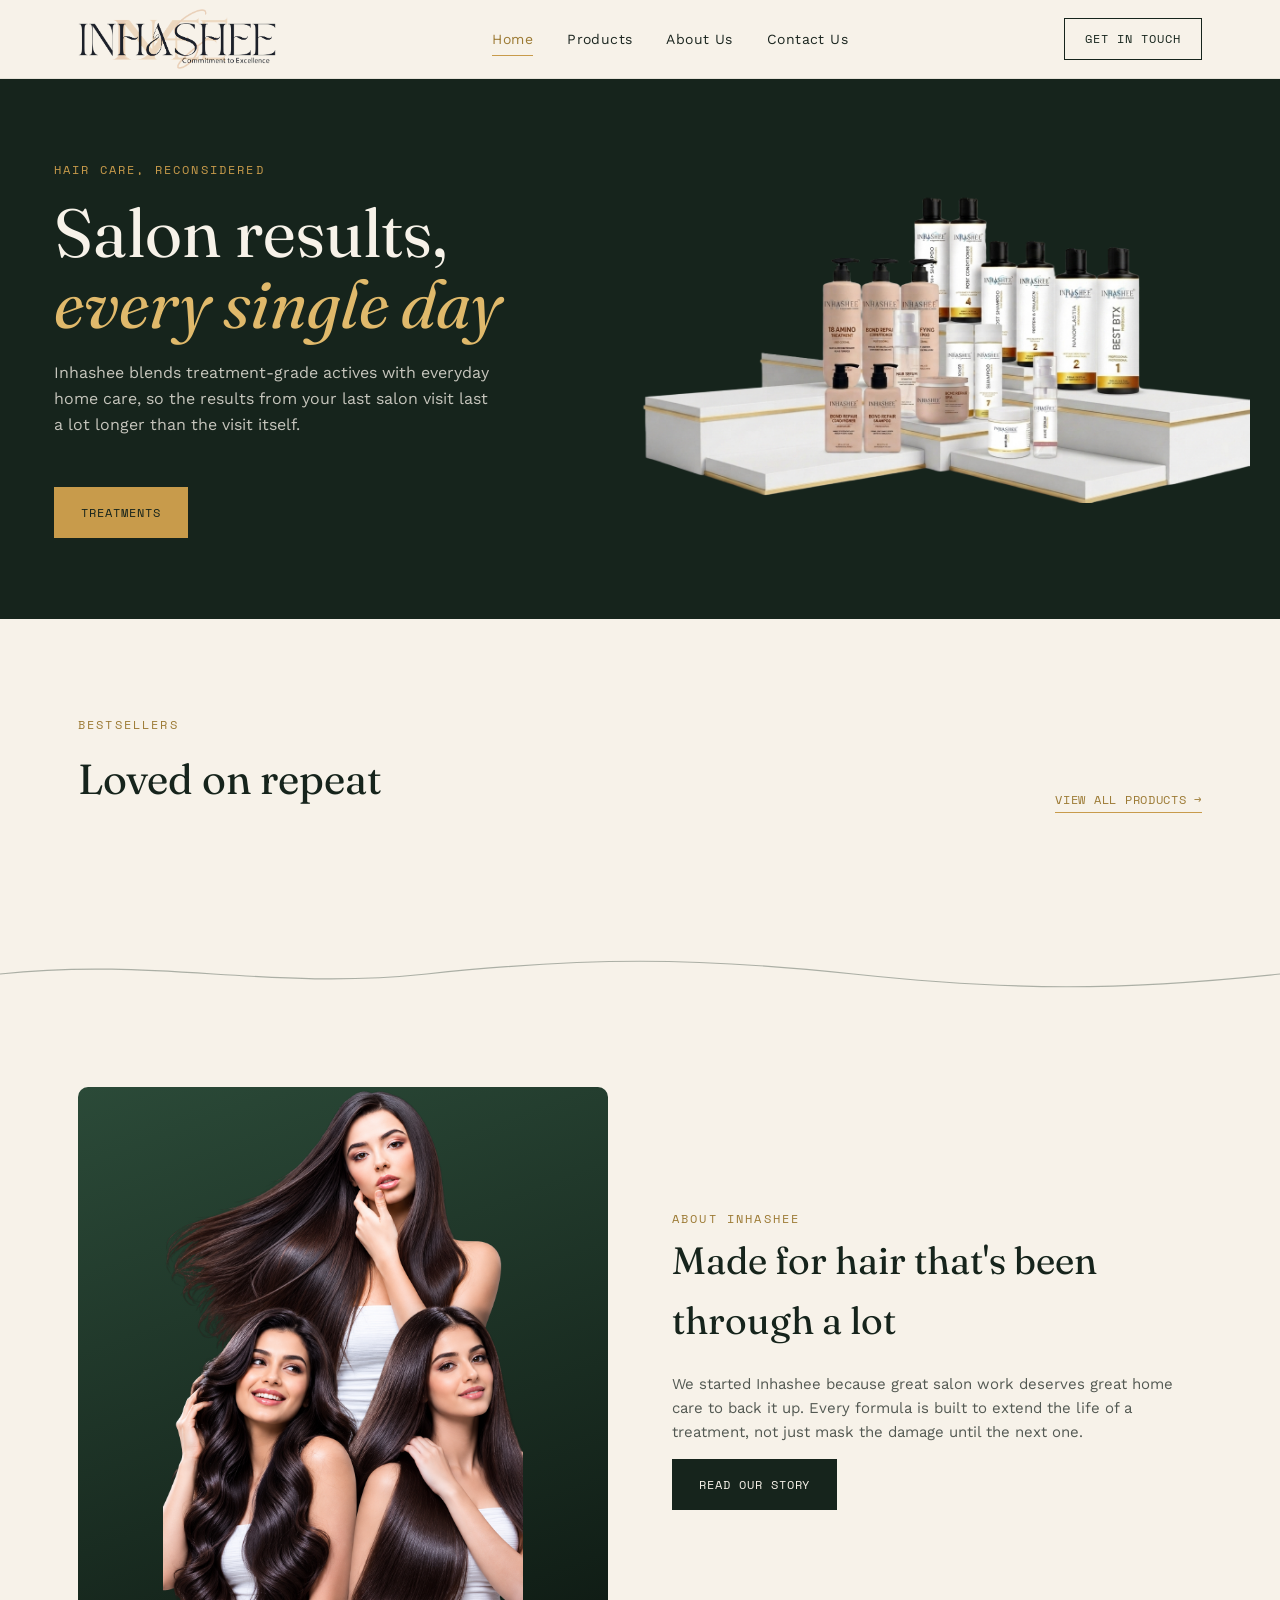
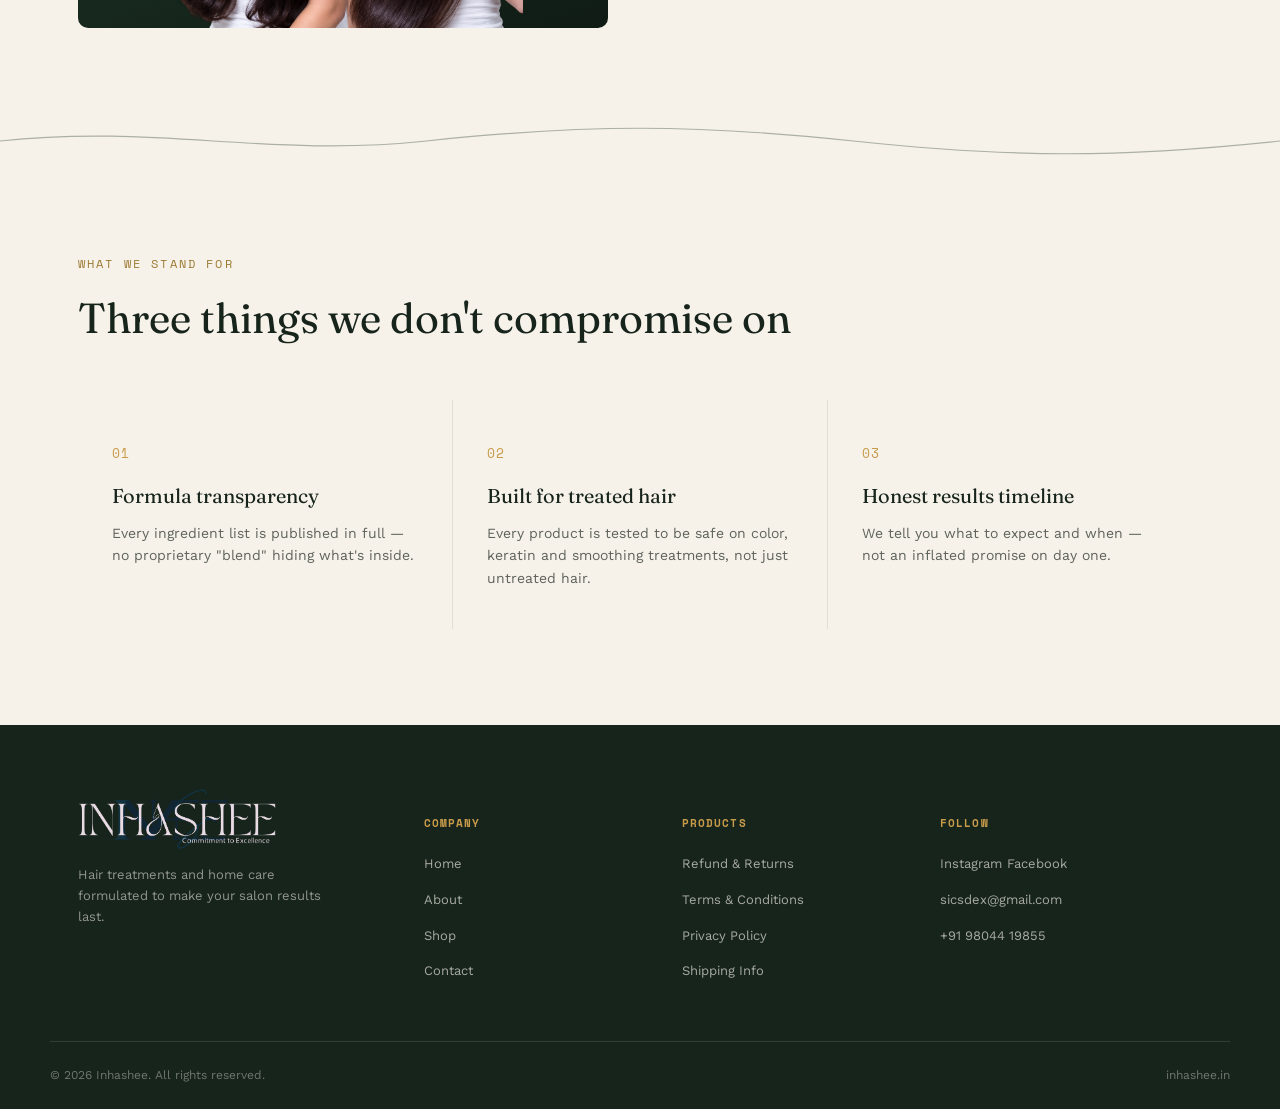
==== commit a180b19b: "changes" ====
--- a/index.html
+++ b/index.html
@@ -82,7 +82,11 @@
     <section class="section">
       <div class="container split">
         <div class="split-media">
-          <img src="assets/images/banner011.png" alt="Inhashee" style="max-width: 68%;" />
+          <img
+            src="assets/images/banner011.png"
+            alt="Inhashee"
+            style="max-width: 68%"
+          />
         </div>
         <div>
           <span class="eyebrow on-light">About Inhashee</span>
@@ -97,8 +101,17 @@
       </div>
     </section>
 
+    <svg
+      class="strand dim"
+      viewBox="0 0 1200 40"
+      preserveAspectRatio="none"
+      aria-hidden="true"
+    >
+      <path d="M0,20 C150,0 250,40 400,20 S650,0 800,20 S1050,40 1200,20" />
+    </svg>
+
     <!-- ============ VALUES ROW ============ -->
-     <section class="section">
+    <section class="section">
       <div class="container">
         <div class="section-head">
           <div>
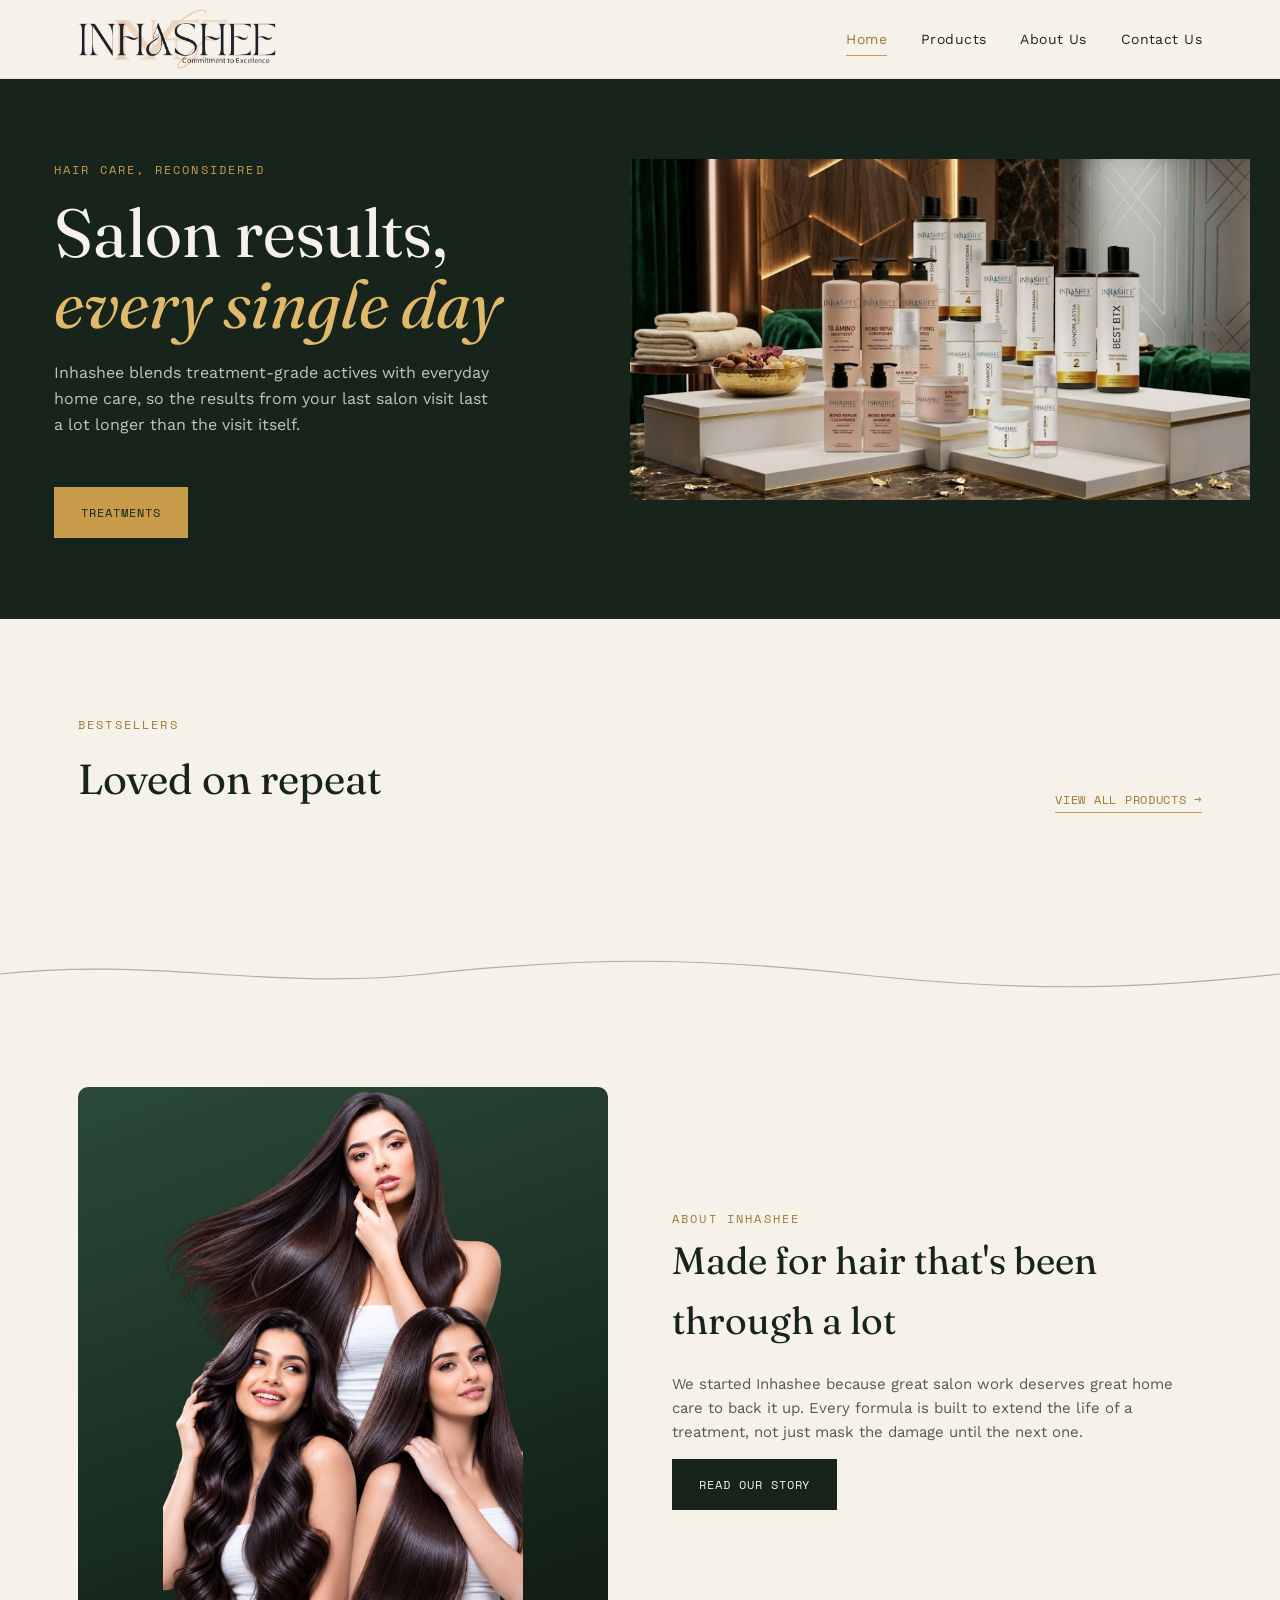
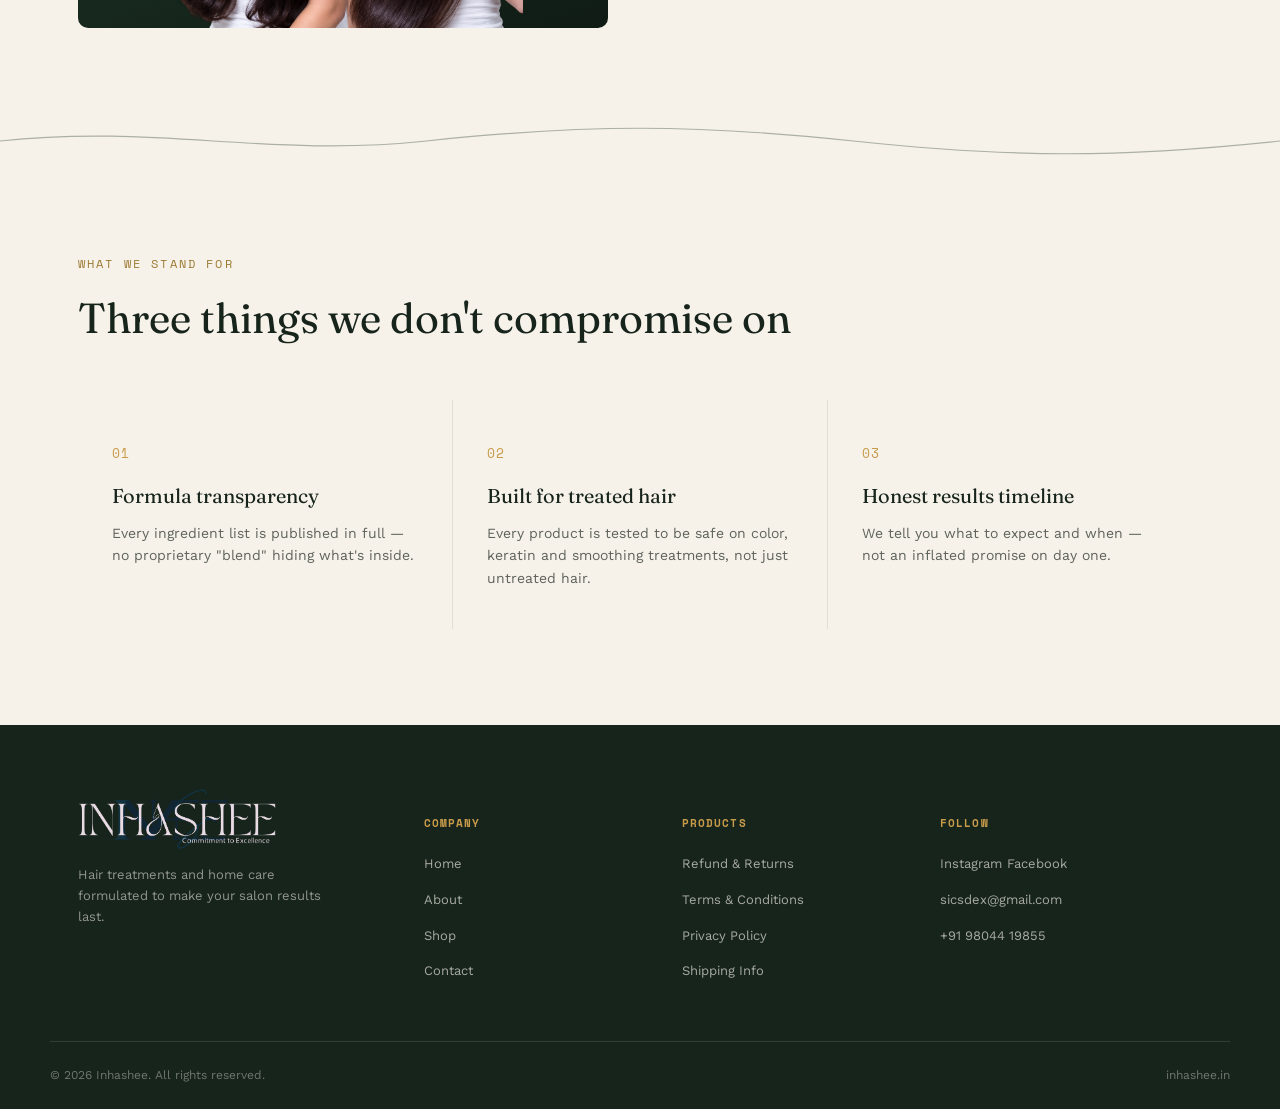
==== commit d3e8a737: "changes" ====
--- a/index.html
+++ b/index.html
@@ -31,7 +31,7 @@
         </div>
         <div class="hero-visual">
           <img
-            src="assets/images/products11.png"
+            src="assets/images/product-about-us.jpeg"
             alt="Inhashee product range — shampoo, conditioner, masks and treatment serums"
             class="hero-visual-img"
           />
--- a/assets/css/style.css
+++ b/assets/css/style.css
@@ -7,588 +7,1289 @@
    runs through hero, dividers, nav underline and footer.
    ========================================================= */
 
-@import url('https://fonts.googleapis.com/css2?family=Fraunces:ital,opsz,wght@0,9..144,300;0,9..144,400;0,9..144,600;1,9..144,400;1,9..144,500&family=Work+Sans:wght@300;400;500;600&family=Space+Mono:wght@400;700&display=swap');
-
-:root{
-  --pine:        #16241C;
-  --pine-soft:   #1E3327;
-  --ivory:       #F7F2E9;
-  --ivory-dim:   #EFE7D8;
-  --gold:        #C89B4B;
-  --gold-bright: #E0B96B;
-  --blush:       #E7C7B8;
-  --sage:        #93A88C;
-  --ink:         #1C2620;
-
-  --font-display: 'Fraunces', Georgia, serif;
-  --font-body:    'Work Sans', -apple-system, sans-serif;
-  --font-mono:    'Space Mono', monospace;
+@import url("https://fonts.googleapis.com/css2?family=Fraunces:ital,opsz,wght@0,9..144,300;0,9..144,400;0,9..144,600;1,9..144,400;1,9..144,500&family=Work+Sans:wght@300;400;500;600&family=Space+Mono:wght@400;700&display=swap");
+
+:root {
+  --pine: #16241c;
+  --pine-soft: #1e3327;
+  --ivory: #f7f2e9;
+  --ivory-dim: #efe7d8;
+  --gold: #c89b4b;
+  --gold-bright: #e0b96b;
+  --blush: #e7c7b8;
+  --sage: #93a88c;
+  --ink: #1c2620;
+
+  --font-display: "Fraunces", Georgia, serif;
+  --font-body: "Work Sans", -apple-system, sans-serif;
+  --font-mono: "Space Mono", monospace;
 
   --container: 1180px;
   --radius: 2px;
 
-  --ease: cubic-bezier(.4,0,.2,1);
-}
-
-*,*::before,*::after{ box-sizing:border-box; }
-html{ scroll-behavior:smooth; }
-body{
-  margin:0;
-  background:var(--ivory);
-  color:var(--ink);
-  font-family:var(--font-body);
-  font-weight:400;
-  line-height:1.6;
-  -webkit-font-smoothing:antialiased;
-}
-img{ max-width:100%; display:block; }
-a{ color:inherit; text-decoration:none; }
-ul{ list-style:none; margin:0; padding:0; }
-h1,h2,h3,h4{ font-family:var(--font-display); font-weight:400; margin:0; color:var(--pine); }
-p{ margin:0 0 1em; }
-button{ font-family:inherit; cursor:pointer; }
-input,textarea,select{ font-family:inherit; }
-
-.container{ max-width:var(--container); margin:0 auto; padding:0 28px; }
-
-:focus-visible{ outline:2px solid var(--gold); outline-offset:3px; }
+  --ease: cubic-bezier(0.4, 0, 0.2, 1);
+}
+
+*,
+*::before,
+*::after {
+  box-sizing: border-box;
+}
+html {
+  scroll-behavior: smooth;
+}
+body {
+  margin: 0;
+  background: var(--ivory);
+  color: var(--ink);
+  font-family: var(--font-body);
+  font-weight: 400;
+  line-height: 1.6;
+  -webkit-font-smoothing: antialiased;
+}
+img {
+  max-width: 100%;
+  display: block;
+}
+a {
+  color: inherit;
+  text-decoration: none;
+}
+ul {
+  list-style: none;
+  margin: 0;
+  padding: 0;
+}
+h1,
+h2,
+h3,
+h4 {
+  font-family: var(--font-display);
+  font-weight: 400;
+  margin: 0;
+  color: var(--pine);
+}
+p {
+  margin: 0 0 1em;
+}
+button {
+  font-family: inherit;
+  cursor: pointer;
+}
+input,
+textarea,
+select {
+  font-family: inherit;
+}
+
+.container {
+  max-width: var(--container);
+  margin: 0 auto;
+  padding: 0 28px;
+}
+
+:focus-visible {
+  outline: 2px solid var(--gold);
+  outline-offset: 3px;
+}
 
 /* reduced motion */
-@media (prefers-reduced-motion: reduce){
-  *{ animation-duration:0.01ms !important; animation-iteration-count:1 !important; transition-duration:0.01ms !important; scroll-behavior:auto !important; }
+@media (prefers-reduced-motion: reduce) {
+  * {
+    animation-duration: 0.01ms !important;
+    animation-iteration-count: 1 !important;
+    transition-duration: 0.01ms !important;
+    scroll-behavior: auto !important;
+  }
 }
 
 /* -------------------- eyebrow / labels -------------------- */
-.eyebrow{
-  font-family:var(--font-mono);
-  font-size:12px;
-  letter-spacing:.18em;
-  text-transform:uppercase;
-  color:var(--gold);
-}
-.eyebrow.on-light{ color:#9c7a34; }
+.eyebrow {
+  font-family: var(--font-mono);
+  font-size: 12px;
+  letter-spacing: 0.18em;
+  text-transform: uppercase;
+  color: var(--gold);
+}
+.eyebrow.on-light {
+  color: #9c7a34;
+}
 
 /* -------------------- the strand (signature motif) -------------------- */
-.strand{
-  width:100%;
-  height:34px;
-  display:block;
-}
-.strand path{
-  fill:none;
-  stroke:var(--gold);
-  stroke-width:1.4;
-  stroke-linecap:round;
-  stroke-dasharray:1400;
-  stroke-dashoffset:1400;
-  animation:draw 2.6s var(--ease) forwards;
-}
-@keyframes draw{ to{ stroke-dashoffset:0; } }
-.strand.dim path{ stroke:var(--pine-soft); opacity:.35; }
+.strand {
+  width: 100%;
+  height: 34px;
+  display: block;
+}
+.strand path {
+  fill: none;
+  stroke: var(--gold);
+  stroke-width: 1.4;
+  stroke-linecap: round;
+  stroke-dasharray: 1400;
+  stroke-dashoffset: 1400;
+  animation: draw 2.6s var(--ease) forwards;
+}
+@keyframes draw {
+  to {
+    stroke-dashoffset: 0;
+  }
+}
+.strand.dim path {
+  stroke: var(--pine-soft);
+  opacity: 0.35;
+}
 
 /* -------------------- header -------------------- */
-.site-header{
-  position:sticky; top:0; z-index:100;
-  background:rgba(247,242,233,.92);
-  backdrop-filter:blur(10px);
-  border-bottom:1px solid rgba(28,38,32,.08);
-}
-.header-row{
-  display:flex; align-items:center; justify-content:space-between;
-  height:78px;
-}
-.logo{
-  font-family:var(--font-display);
-  font-size:26px;
-  letter-spacing:.02em;
-  color:var(--pine);
-  display:flex; align-items:baseline; gap:2px;
+.site-header {
+  position: sticky;
+  top: 0;
+  z-index: 100;
+  background: rgba(247, 242, 233, 0.92);
+  backdrop-filter: blur(10px);
+  border-bottom: 1px solid rgba(28, 38, 32, 0.08);
+}
+.header-row {
+  display: flex;
+  align-items: center;
+  justify-content: space-between;
+  height: 78px;
+}
+.logo {
+  font-family: var(--font-display);
+  font-size: 26px;
+  letter-spacing: 0.02em;
+  color: var(--pine);
+  display: flex;
+  align-items: baseline;
+  gap: 2px;
   mix-blend-mode: difference;
 }
-.logo em{ font-style:italic; color:var(--gold); font-weight:500; }
-
-.main-nav{ display:flex; align-items:center; gap:34px; }
-.main-nav a{
-  font-size:14px;
-  letter-spacing:.03em;
-  color:var(--ink);
-  position:relative;
-  padding:6px 0;
-  transition:color .2s var(--ease);
-}
-.main-nav a::after{
-  content:'';
-  position:absolute; left:0; right:100%; bottom:0;
-  height:1.5px; background:var(--gold);
-  transition:right .28s var(--ease);
+.logo em {
+  font-style: italic;
+  color: var(--gold);
+  font-weight: 500;
+}
+
+.main-nav {
+  display: flex;
+  align-items: center;
+  gap: 34px;
+}
+.main-nav a {
+  font-size: 14px;
+  letter-spacing: 0.03em;
+  color: var(--ink);
+  position: relative;
+  padding: 6px 0;
+  transition: color 0.2s var(--ease);
+}
+.main-nav a::after {
+  content: "";
+  position: absolute;
+  left: 0;
+  right: 100%;
+  bottom: 0;
+  height: 1.5px;
+  background: var(--gold);
+  transition: right 0.28s var(--ease);
 }
 .main-nav a:hover::after,
-.main-nav a.active::after{ right:0; }
-.main-nav a.active{ color:#9c7a34; }
-
-.header-cta{
-  font-family:var(--font-mono);
-  font-size:12px;
-  letter-spacing:.08em;
-  text-transform:uppercase;
-  border:1px solid var(--pine);
-  padding:10px 20px;
-  color:var(--pine);
-  transition:background .25s var(--ease), color .25s var(--ease);
-}
-.header-cta:hover{ background:var(--pine); color:var(--ivory); }
-
-.nav-toggle{
-  display:none;
-  flex-direction:column;
-  gap:5px;
-  background:none;
-  border:none;
-  padding:6px;
-}
-.nav-toggle span{ width:22px; height:1.5px; background:var(--pine); display:block; }
+.main-nav a.active::after {
+  right: 0;
+}
+.main-nav a.active {
+  color: #9c7a34;
+}
+
+.header-cta {
+  font-family: var(--font-mono);
+  font-size: 12px;
+  letter-spacing: 0.08em;
+  text-transform: uppercase;
+  border: 1px solid var(--pine);
+  padding: 10px 20px;
+  color: var(--pine);
+  transition:
+    background 0.25s var(--ease),
+    color 0.25s var(--ease);
+}
+.header-cta:hover {
+  background: var(--pine);
+  color: var(--ivory);
+}
+
+.nav-toggle {
+  display: none;
+  flex-direction: column;
+  gap: 5px;
+  background: none;
+  border: none;
+  padding: 6px;
+}
+.nav-toggle span {
+  width: 22px;
+  height: 1.5px;
+  background: var(--pine);
+  display: block;
+}
 
 /* -------------------- hero -------------------- */
-.hero{
-  background:var(--pine);
-  color:var(--ivory);
-  position:relative;
-  overflow:hidden;
-}
-.hero-grid{
-  display:grid;
-  grid-template-columns:0.95fr 0.98fr;
-  min-height:540px;
-  align-items:stretch;
-}
-.hero-copy{
-  display:flex; flex-direction:column; justify-content:center;
-  padding:60px 60px 60px 0;
-  position:relative; z-index:2;
-}
-.hero-copy .eyebrow{ margin-bottom:18px; }
-.hero-copy h1{
-  color:var(--ivory);
-  font-size:clamp(40px,5.4vw,68px);
-  line-height:1.04;
-  font-weight:400;
-  max-width:11ch;
-}
-.hero-copy h1 em{ font-style:italic; color:var(--gold-bright); font-weight:400; }
-.hero-copy p.lede{
-  margin-top:22px;
-  max-width:44ch;
-  color:rgba(247,242,233,.78);
-  font-size:16px;
-}
-.hero-actions{ display:flex; gap:16px; margin-top:34px; flex-wrap:wrap; }
-
-.btn{
-  display:inline-flex; align-items:center; gap:10px;
-  font-family:var(--font-mono);
-  font-size:12px; letter-spacing:.08em; text-transform:uppercase;
-  padding:15px 26px;
-  border:1px solid transparent;
-  transition:transform .22s var(--ease), background .22s var(--ease), color .22s var(--ease), border-color .22s var(--ease);
-}
-.btn-solid{ background:var(--gold); color:var(--pine); }
-.btn-solid:hover{ background:var(--gold-bright); transform:translateY(-2px); }
-.btn-outline{ border-color:rgba(247,242,233,.5); color:var(--ivory); }
-.btn-outline:hover{ border-color:var(--ivory); transform:translateY(-2px); }
-.btn-dark{ background:var(--pine); color:var(--ivory); }
-.btn-dark:hover{ background:var(--pine-soft); transform:translateY(-2px); }
-
-.hero-visual{
+.hero {
+  background: var(--pine);
+  color: var(--ivory);
+  position: relative;
+  overflow: hidden;
+}
+.hero-grid {
+  display: grid;
+  grid-template-columns: 0.95fr 0.98fr;
+  min-height: 540px;
+  align-items: stretch;
+}
+.hero-copy {
+  display: flex;
+  flex-direction: column;
+  justify-content: center;
+  padding: 60px 60px 60px 0;
+  position: relative;
+  z-index: 2;
+}
+.hero-copy .eyebrow {
+  margin-bottom: 18px;
+}
+.hero-copy h1 {
+  color: var(--ivory);
+  font-size: clamp(40px, 5.4vw, 68px);
+  line-height: 1.04;
+  font-weight: 400;
+  max-width: 11ch;
+}
+.hero-copy h1 em {
+  font-style: italic;
+  color: var(--gold-bright);
+  font-weight: 400;
+}
+.hero-copy p.lede {
+  margin-top: 22px;
+  max-width: 44ch;
+  color: rgba(247, 242, 233, 0.78);
+  font-size: 16px;
+}
+.hero-actions {
+  display: flex;
+  gap: 16px;
+  margin-top: 34px;
+  flex-wrap: wrap;
+}
+
+.btn {
+  display: inline-flex;
+  align-items: center;
+  gap: 10px;
+  font-family: var(--font-mono);
+  font-size: 12px;
+  letter-spacing: 0.08em;
+  text-transform: uppercase;
+  padding: 15px 26px;
+  border: 1px solid transparent;
+  transition:
+    transform 0.22s var(--ease),
+    background 0.22s var(--ease),
+    color 0.22s var(--ease),
+    border-color 0.22s var(--ease);
+}
+.btn-solid {
+  background: var(--gold);
+  color: var(--pine);
+}
+.btn-solid:hover {
+  background: var(--gold-bright);
+  transform: translateY(-2px);
+}
+.btn-outline {
+  border-color: rgba(247, 242, 233, 0.5);
+  color: var(--ivory);
+}
+.btn-outline:hover {
+  border-color: var(--ivory);
+  transform: translateY(-2px);
+}
+.btn-dark {
+  background: var(--pine);
+  color: var(--ivory);
+}
+.btn-dark:hover {
+  background: var(--pine-soft);
+  transform: translateY(-2px);
+}
+
+.hero-visual {
   padding: 0 30px 0px 0;
-  position:relative;
+  position: relative;
   /* background:
     radial-gradient(circle at 30% 20%, rgba(200,155,75,.35), transparent 55%),
     linear-gradient(155deg, var(--pine-soft) 0%, var(--pine) 70%); */
-  display:flex; align-items:center; justify-content:center;
-  overflow:hidden;
-}
-.hero-visual-img{
-  width:100%; height:100%;
-  object-fit:contain;
-  object-position:center 40%;
-}
-.strand-hero{
-  width:70%;
-}
-.strand-hero path{ stroke:var(--gold-bright); }
+  display: flex;
+  align-items: center;
+  justify-content: center;
+  overflow: hidden;
+}
+.hero-visual-img {
+  width: 100%;
+  height: 100%;
+  object-fit: contain;
+  object-position: center 40%;
+}
+.strand-hero {
+  width: 70%;
+}
+.strand-hero path {
+  stroke: var(--gold-bright);
+}
 
 /* -------------------- category split -------------------- */
 .category-split {
-    background:linear-gradient(160deg,#2B4A38,#16241C);
+  background: linear-gradient(160deg, #2b4a38, #16241c);
+  align-content: center !important;
+  display: block;
+  justify-items: center;
+  /* width: 100%; */
+}
+.category-card {
+  width: 100%;
+  position: relative;
+  min-height: 273px;
+  display: flex;
+  align-items: center;
+  justify-content: center;
+  /* padding: 0px 0px 63px 66px; */
+  overflow: hidden;
+}
+/* .category-card.treat{ background:linear-gradient(160deg,#2B4A38,#16241C); } */
+.category-card.home {
+  background: linear-gradient(160deg, #e2cbaf, #d8b98f);
+}
+.category-card.home .cat-inner h3,
+.category-card.home .cat-inner .eyebrow {
+  color: var(--pine);
+}
+.category-card.home .cat-inner p {
+  color: rgba(28, 38, 32, 0.7);
+}
+.cat-inner {
+  position: relative;
+  z-index: 2; /* display: block; */ /* max-width:340px; */
+  text-align: center;
+}
+.cat-inner h3 {
+  color: var(--ivory);
+  font-size: 32px;
+  margin: 10px 0 12px;
+}
+.cat-inner p {
+  /* width: 50%; */
+  color: rgba(247, 242, 233, 0.75);
+  font-size: 14px;
+  margin-bottom: 18px; /* display: block; */ /* align-self: center; */ /* justify-content: center !important; */ /* align-items: center; */ /* align-content: center; */
+}
+
+/* -------------------- section shell -------------------- */
+.section {
+  padding: 96px 0;
+}
+.section.tight {
+  padding: 64px 0;
+}
+.section-head {
+  display: flex;
+  align-items: flex-end;
+  justify-content: space-between;
+  margin-bottom: 48px;
+  gap: 24px;
+  flex-wrap: wrap;
+}
+.section-head h2 {
+  font-size: clamp(28px, 3.4vw, 42px);
+}
+.section-head .eyebrow {
+  margin-bottom: 12px;
+  display: block;
+}
+.view-all {
+  font-family: var(--font-mono);
+  font-size: 12px;
+  letter-spacing: 0.06em;
+  text-transform: uppercase;
+  border-bottom: 1px solid var(--gold);
+  padding-bottom: 3px;
+  color: #9c7a34;
+  white-space: nowrap;
+}
+
+/* -------------------- product grid -------------------- */
+.product-grid {
+  display: grid;
+  grid-template-columns: repeat(4, 1fr);
+  gap: 28px;
+}
+.product-card {
+  background: #fff;
+  border: 1px solid rgba(28, 38, 32, 0.08);
+}
+.product-media {
+  /* aspect-ratio:1/1.1; */
+  background: linear-gradient(150deg, #efe7d8, #e2d6bc);
+  display: flex;
+  align-items: center;
+  justify-content: center;
+  position: relative;
+  overflow: hidden;
+}
+.product-media .ph-label {
+  font-family: var(--font-mono);
+  font-size: 10px;
+  letter-spacing: 0.05em;
+  color: rgba(28, 38, 32, 0.4);
+  text-align: center;
+  padding: 0 16px;
+}
+.product-media svg {
+  width: 38%;
+  opacity: 0.35;
+}
+.product-body {
+  padding: 18px 18px 22px;
+}
+.product-cat {
+  font-family: var(--font-mono);
+  font-size: 10px;
+  letter-spacing: 0.08em;
+  text-transform: uppercase;
+  color: var(--sage);
+}
+.product-name {
+  font-family: var(--font-display);
+  font-size: 19px;
+  margin: 8px 0 8px;
+}
+.product-price {
+  font-size: 14px;
+  color: var(--ink);
+  margin: 0 0 10px 0px;
+}
+.product-price .strike {
+  text-decoration: line-through;
+  color: rgba(28, 38, 32, 0.4);
+  margin-right: 8px;
+  font-size: 13px;
+}
+.product-cta {
+  margin-top: 14px;
+  width: 100%;
+  padding: 11px;
+  background: var(--pine);
+  color: var(--ivory);
+  border: none;
+  font-family: var(--font-mono);
+  font-size: 11px;
+  letter-spacing: 0.08em;
+  text-transform: uppercase;
+  transition: background 0.2s var(--ease);
+  opacity: 0;
+  visibility: hidden;
+  transition: 0.3s ease;
+}
+.product-card:hover .product-cta {
+    opacity: 1;
+    visibility: visible;
+}
+.product-cta:hover {
+  background: var(--pine-soft);
+}
+
+/* filter bar (products page) */
+.filter-bar {
+  display: flex;
+  gap: 10px;
+  flex-wrap: wrap;
+  margin-bottom: 44px;
+}
+.filter-chip {
+  font-family: var(--font-mono);
+  font-size: 12px;
+  letter-spacing: 0.05em;
+  padding: 9px 18px;
+  border: 1px solid rgba(28, 38, 32, 0.2);
+  background: transparent;
+  color: var(--ink);
+  transition: all 0.2s var(--ease);
+}
+.filter-chip.active,
+.filter-chip:hover {
+  background: var(--pine);
+  color: var(--ivory);
+  border-color: var(--pine);
+}
+
+/* -------------------- about teaser / split content -------------------- */
+.split {
+  display: grid;
+  grid-template-columns: 1fr 1fr;
+  gap: 64px;
+  align-items: center;
+}
+.split.reverse {
+  direction: rtl;
+}
+.split.reverse > * {
+  direction: ltr;
+}
+.split-media {
+  border-radius: 10px;
+  /* aspect-ratio:4/5; */
+  background: linear-gradient(160deg, #2b4a38, #0f1b14);
+  position: relative;
+  overflow: hidden;
+  display: flex;
+  align-items: center;
+  justify-content: center;
+}
+.split-media .ph-label {
+  font-family: var(--font-mono);
+  font-size: 11px;
+  color: rgba(247, 242, 233, 0.45);
+}
+.split h2 {
+  font-size: clamp(26px, 3vw, 38px);
+  margin-bottom: 20px;
+}
+.split p {
+  color: rgba(28, 38, 32, 0.75);
+  font-size: 15px;
+}
+
+/* -------------------- stats / values row -------------------- */
+.value-row {
+  display: grid;
+  grid-template-columns: repeat(3, 1fr);
+  gap: 1px;
+  background: rgba(28, 38, 32, 0.1);
+}
+.value-item {
+  background: var(--ivory);
+  padding: 40px 34px;
+}
+.value-item .num {
+  font-family: var(--font-mono);
+  color: var(--gold);
+  font-size: 13px;
+  letter-spacing: 0.06em;
+}
+.value-item h4 {
+  font-size: 20px;
+  margin: 14px 0 10px;
+}
+.value-item p {
+  font-size: 14px;
+  color: rgba(28, 38, 32, 0.7);
+  margin: 0;
+}
+
+/* -------------------- trust strip -------------------- */
+.trust-strip {
+  background: var(--pine);
+  color: var(--ivory);
+}
+.trust-grid {
+  display: grid;
+  grid-template-columns: repeat(3, 1fr);
+  gap: 32px;
+  padding: 52px 0;
+}
+.trust-item {
+  text-align: left;
+}
+.trust-item h5 {
+  font-family: var(--font-display);
+  font-size: 17px;
+  color: var(--ivory);
+  margin: 14px 0 8px;
+  font-weight: 400;
+}
+.trust-item p {
+  font-size: 13px;
+  color: rgba(247, 242, 233, 0.6);
+  margin: 0;
+}
+.trust-icon {
+  width: 30px;
+  height: 30px;
+  stroke: var(--gold);
+  fill: none;
+  stroke-width: 1.4;
+}
+
+/* -------------------- newsletter -------------------- */
+.newsletter {
+  background: var(--ivory-dim);
+  padding: 70px 0;
+  text-align: center;
+}
+.newsletter h3 {
+  font-size: clamp(24px, 3vw, 32px);
+  margin-bottom: 14px;
+}
+.newsletter p {
+  color: rgba(28, 38, 32, 0.65);
+  max-width: 44ch;
+  margin: 0 auto 28px;
+}
+.newsletter-form {
+  display: flex;
+  gap: 0;
+  max-width: 420px;
+  margin: 0 auto;
+}
+.newsletter-form input {
+  flex: 1;
+  padding: 15px 18px;
+  border: 1px solid rgba(28, 38, 32, 0.25);
+  border-right: none;
+  background: #fff;
+  font-size: 14px;
+}
+.newsletter-form button {
+  padding: 15px 26px;
+  background: var(--pine);
+  color: var(--ivory);
+  border: none;
+  font-family: var(--font-mono);
+  font-size: 12px;
+  letter-spacing: 0.06em;
+  text-transform: uppercase;
+}
+.form-note {
+  margin-top: 14px;
+  font-size: 12px;
+  color: var(--sage);
+  min-height: 16px;
+}
+
+/* -------------------- footer -------------------- */
+.site-footer {
+  background: var(--pine);
+  color: rgba(247, 242, 233, 0.7);
+  padding-top: 64px;
+}
+.footer-grid {
+  display: grid;
+  grid-template-columns: 1.4fr 1fr 1fr 1.2fr;
+  gap: 40px;
+  padding-bottom: 48px;
+  border-bottom: 1px solid rgba(247, 242, 233, 0.12);
+}
+.footer-brand .logo {
+  color: var(--ivory);
+  margin-bottom: 16px;
+}
+.footer-brand p {
+  font-size: 13px;
+  max-width: 32ch;
+  color: rgba(247, 242, 233, 0.55);
+}
+.footer-col h6 {
+  font-family: var(--font-mono);
+  font-size: 11px;
+  letter-spacing: 0.1em;
+  text-transform: uppercase;
+  color: var(--gold);
+  margin-bottom: 18px;
+}
+.footer-col ul li {
+  margin-bottom: 10px;
+}
+.footer-col a {
+  font-size: 13px;
+  color: rgba(247, 242, 233, 0.65);
+  transition: color 0.2s;
+}
+.footer-col a:hover {
+  color: var(--ivory);
+}
+.footer-bottom {
+  display: flex;
+  justify-content: space-between;
+  align-items: center;
+  padding: 24px 0;
+  font-size: 12px;
+  color: rgba(247, 242, 233, 0.4);
+  flex-wrap: wrap;
+  gap: 10px;
+}
+.footer-social {
+  display: flex;
+  gap: 16px;
+}
+
+/* -------------------- inner page hero (about/contact/products) -------------------- */
+.page-hero {
+  background: var(--pine);
+  color: var(--ivory);
+  padding: 70px 0 54px;
+}
+.page-hero h1 {
+  color: var(--ivory);
+  font-size: clamp(34px, 4.4vw, 54px);
+  margin-top: 14px;
+}
+.page-hero p {
+  color: rgba(247, 242, 233, 0.7);
+  max-width: 52ch;
+  margin-top: 14px;
+}
+.breadcrumb {
+  font-family: var(--font-mono);
+  font-size: 11px;
+  letter-spacing: 0.06em;
+  color: rgba(247, 242, 233, 0.5);
+}
+.breadcrumb a {
+  color: var(--gold-bright);
+}
+
+/* -------------------- about page specifics -------------------- */
+.founder-row {
+  display: grid;
+  grid-template-columns: repeat(2, 1fr);
+  gap: 28px;
+  margin-top: 20px;
+}
+.founder-card {
+  background: #fff;
+  border: 1px solid rgba(28, 38, 32, 0.08);
+  padding: 30px;
+}
+.founder-card .ph-face {
+  width: 80px;
+  height: 80px;
+  border-radius: 73%;
+  /* background: linear-gradient(160deg,var(--sage),var(--pine)); */
+  background-repeat: no-repeat;
+  background-position: center;
+  background-size: cover;
+  margin-bottom: 16px;
+}
+.founder-card h4 {
+  font-size: 19px;
+  margin-bottom: 4px;
+}
+.founder-card .role {
+  font-family: var(--font-mono);
+  font-size: 11px;
+  letter-spacing: 0.05em;
+  color: var(--gold);
+  text-transform: uppercase;
+  margin-bottom: 12px;
+  display: block;
+}
+.founder-card p {
+  font-size: 14px;
+  color: rgba(28, 38, 32, 0.7);
+  margin: 0;
+}
+
+.timeline {
+  margin-top: 20px;
+}
+.timeline-item {
+  display: grid;
+  grid-template-columns: 110px 1fr;
+  gap: 24px;
+  padding: 26px 0;
+  border-top: 1px solid rgba(28, 38, 32, 0.1);
+}
+.timeline-item:last-child {
+  border-bottom: 1px solid rgba(28, 38, 32, 0.1);
+}
+.timeline-item .year {
+  font-family: var(--font-mono);
+  color: var(--gold);
+  font-size: 13px;
+  letter-spacing: 0.05em;
+}
+.timeline-item h4 {
+  font-size: 18px;
+  margin-bottom: 6px;
+}
+.timeline-item p {
+  font-size: 14px;
+  color: rgba(28, 38, 32, 0.7);
+  margin: 0;
+  max-width: 60ch;
+}
+
+/* -------------------- contact page -------------------- */
+.contact-grid {
+  display: grid;
+  grid-template-columns: 0.9fr 1.1fr;
+  gap: 60px;
+}
+.contact-info-card {
+  background: #fff;
+  border: 1px solid rgba(28, 38, 32, 0.08);
+  padding: 34px;
+  margin-bottom: 20px;
+}
+.contact-info-card h5 {
+  font-family: var(--font-mono);
+  font-size: 11px;
+  letter-spacing: 0.08em;
+  text-transform: uppercase;
+  color: var(--gold);
+  margin-bottom: 10px;
+}
+.contact-info-card p,
+.contact-info-card a {
+  font-size: 15px;
+}
+.contact-info-card a:hover {
+  color: #9c7a34;
+}
+
+.form-grid {
+  display: grid;
+  grid-template-columns: 1fr 1fr;
+  gap: 20px;
+}
+.form-grid .full {
+  grid-column: 1/-1;
+}
+.field label {
+  display: block;
+  font-family: var(--font-mono);
+  font-size: 11px;
+  letter-spacing: 0.06em;
+  text-transform: uppercase;
+  margin-bottom: 8px;
+  color: var(--pine);
+}
+.field input,
+.field select,
+.field textarea {
+  width: 100%;
+  padding: 13px 14px;
+  border: 1px solid rgba(28, 38, 32, 0.25);
+  background: #fff;
+  font-size: 14px;
+  color: var(--ink);
+  transition: border-color 0.2s;
+}
+.field input:focus,
+.field select:focus,
+.field textarea:focus {
+  border-color: var(--gold);
+}
+.field.error input,
+.field.error textarea {
+  border-color: #b5443a;
+}
+.field .err-msg {
+  font-size: 12px;
+  color: #b5443a;
+  margin-top: 6px;
+  display: none;
+}
+.field.error .err-msg {
+  display: block;
+}
+.contact-form {
+  margin-top: 6px;
+}
+.contact-form .btn {
+  margin-top: 8px;
+  border: none;
+}
+.form-status {
+  margin-top: 16px;
+  font-size: 14px;
+  padding: 14px 16px;
+  display: none;
+}
+.form-status.show {
+  display: block;
+}
+.form-status.success {
+  background: #e4eee1;
+  color: #2b4a38;
+  display: block;
+}
+
+.map-block {
+  margin-top: 60px;
+  aspect-ratio: 16/6;
+  background: linear-gradient(150deg, #efe7d8, #e2d6bc);
+  display: flex;
+  align-items: center;
+  justify-content: center;
+}
+.map-block .ph-label {
+  font-family: var(--font-mono);
+  font-size: 12px;
+  color: rgba(28, 38, 32, 0.45);
+}
+
+/* -------------------- utility -------------------- */
+.center {
+  text-align: center;
+}
+.mt-lg {
+  margin-top: 60px;
+}
+
+/* =========================================================
+   RESPONSIVE
+   ========================================================= */
+@media (max-width: 980px) {
+  .hero-grid {
+    grid-template-columns: 1fr;
+    min-height: auto;
+  }
+  .hero-copy {
+    padding: 70px 28px 50px;
+  }
+  .hero-visual {
+    min-height: 320px;
+  }
+  .category-split {
+    background: linear-gradient(160deg, #2b4a38, #16241c);
     align-content: center !important;
     display: block;
     justify-items: center;
     /* width: 100%; */
-}
-.category-card{
+  }
+  .product-grid {
+    grid-template-columns: repeat(2, 1fr);
+  }
+  .split {
+    grid-template-columns: 1fr;
+    gap: 32px;
+  }
+  .split.reverse {
+    direction: ltr;
+  }
+  .value-row {
+    grid-template-columns: 1fr;
+  }
+  .trust-grid {
+    grid-template-columns: repeat(2, 1fr);
+  }
+  .footer-grid {
+    grid-template-columns: 1fr 1fr;
+  }
+  .contact-grid {
+    grid-template-columns: 1fr;
+  }
+  .founder-row {
+    grid-template-columns: 1fr;
+  }
+}
+@media (max-width: 720px) {
+  .main-nav {
+    position: fixed;
+    inset: 78px 0 0 0;
+    background: var(--ivory);
+    flex-direction: column;
+    align-items: flex-start;
+    padding: 32px 28px;
+    gap: 22px;
+    transform: translateX(100%);
+    transition: transform 0.3s var(--ease);
+    height: 100vh;
+  }
+  .main-nav.open {
+    transform: translateX(0);
+  }
+  .main-nav:not(.open) {
+    display: none;
+  }
+  .nav-toggle {
+    display: flex;
+  }
+  .header-cta {
+    display: none;
+  }
+  .product-grid {
+    grid-template-columns: 1fr 1fr;
+    gap: 16px;
+  }
+  .form-grid {
+    grid-template-columns: 1fr;
+  }
+  .footer-grid {
+    grid-template-columns: 1fr;
+  }
+  .timeline-item {
+    grid-template-columns: 1fr;
+    gap: 6px;
+  }
+}
+@media (max-width: 480px) {
+  .product-grid {
+    grid-template-columns: 1fr;
+  }
+  .trust-grid {
+    grid-template-columns: 1fr;
+  }
+}
+
+.loader-wrapper {
+  position: relative;
+  inset: 0;
+  display: flex;
+  justify-content: center;
+  align-items: center;
+  /* background: rgba(255, 255, 255, 0.8); */
+  z-index: 9999;
+}
+
+.loader {
+  width: 40px;
+  height: 40px;
+  border: 4px solid #e5e5e5;
+  border-top: 4px solid #1d352b;
+  border-radius: 50%;
+  animation: spin 0.8s linear infinite;
+}
+
+@keyframes spin {
+  to {
+    transform: rotate(360deg);
+  }
+}
+
+/* -------------------- product detail page -------------------- */
+.pdp-grid {
+  display: grid;
+  grid-template-columns: 1.1fr 1fr;
+  gap: 60px;
+  align-items: flex-start;
+}
+.pdp-main-image {
+  aspect-ratio: 1/1.05;
+  background: linear-gradient(150deg, #efe7d8, #e2d6bc);
+  overflow: hidden;
+}
+.pdp-main-image img {
   width: 100%;
-  position:relative;
-  min-height: 273px;
-  display:flex;
-  align-items: center;
-  justify-content: center;
-  /* padding: 0px 0px 63px 66px; */
-  overflow:hidden;
-}
-/* .category-card.treat{ background:linear-gradient(160deg,#2B4A38,#16241C); } */
-.category-card.home{ background:linear-gradient(160deg,#E2CBAF,#D8B98F); }
-.category-card.home .cat-inner h3,
-.category-card.home .cat-inner .eyebrow{ color:var(--pine); }
-.category-card.home .cat-inner p{ color:rgba(28,38,32,.7); }
-.cat-inner{position:relative;z-index:2;/* display: block; *//* max-width:340px; */text-align: center;}
-.cat-inner h3{ color:var(--ivory); font-size:32px; margin:10px 0 12px; }
-.cat-inner p{/* width: 50%; */color:rgba(247,242,233,.75);font-size:14px;margin-bottom:18px;/* display: block; *//* align-self: center; *//* justify-content: center !important; *//* align-items: center; *//* align-content: center; */}
-
-/* -------------------- section shell -------------------- */
-.section{ padding:96px 0; }
-.section.tight{ padding:64px 0; }
-.section-head{
-  display:flex; align-items:flex-end; justify-content:space-between;
-  margin-bottom:48px; gap:24px; flex-wrap:wrap;
-}
-.section-head h2{ font-size:clamp(28px,3.4vw,42px); }
-.section-head .eyebrow{ margin-bottom:12px; display:block; }
-.view-all{
-  font-family:var(--font-mono); font-size:12px; letter-spacing:.06em;
-  text-transform:uppercase; border-bottom:1px solid var(--gold);
-  padding-bottom:3px; color:#9c7a34; white-space:nowrap;
-}
-
-/* -------------------- product grid -------------------- */
-.product-grid{
-  display:grid; grid-template-columns:repeat(4,1fr); gap:28px;
-}
-.product-card{
-  background:#fff;
-  border:1px solid rgba(28,38,32,.08);
-}
-.product-media{
-  /* aspect-ratio:1/1.1; */
-  background:linear-gradient(150deg,#EFE7D8,#E2D6BC);
-  display:flex; align-items:center; justify-content:center;
-  position:relative;
-  overflow:hidden;
-}
-.product-media .ph-label{
-  font-family:var(--font-mono); font-size:10px; letter-spacing:.05em;
-  color:rgba(28,38,32,.4); text-align:center; padding:0 16px;
-}
-.product-media svg{ width:38%; opacity:.35; }
-.product-body{ padding:18px 18px 22px; }
-.product-cat{ font-family:var(--font-mono); font-size:10px; letter-spacing:.08em; text-transform:uppercase; color:var(--sage); }
-.product-name{ font-family:var(--font-display); font-size:19px; margin:8px 0 8px; }
-.product-price{ font-size:14px; color:var(--ink); }
-.product-price .strike{ text-decoration:line-through; color:rgba(28,38,32,.4); margin-right:8px; font-size:13px; }
-.product-cta{
-  margin-top:14px; width:100%; padding:11px; background:var(--pine); color:var(--ivory);
-  border:none; font-family:var(--font-mono); font-size:11px; letter-spacing:.08em; text-transform:uppercase;
-  transition:background .2s var(--ease);
-}
-.product-cta:hover{ background:var(--pine-soft); }
-
-/* filter bar (products page) */
-.filter-bar{
-  display:flex; gap:10px; flex-wrap:wrap; margin-bottom:44px;
-}
-.filter-chip{
-  font-family:var(--font-mono); font-size:12px; letter-spacing:.05em;
-  padding:9px 18px; border:1px solid rgba(28,38,32,.2);
-  background:transparent; color:var(--ink);
-  transition:all .2s var(--ease);
-}
-.filter-chip.active,.filter-chip:hover{ background:var(--pine); color:var(--ivory); border-color:var(--pine); }
-
-/* -------------------- about teaser / split content -------------------- */
-.split{
-  display:grid; grid-template-columns:1fr 1fr; gap:64px; align-items:center;
-}
-.split.reverse{ direction:rtl; }
-.split.reverse > *{ direction:ltr; }
-.split-media{
-  border-radius: 10px;
-  /* aspect-ratio:4/5; */
-  background:linear-gradient(160deg,#2B4A38,#0F1B14);
-  position:relative; overflow:hidden;
-  display:flex; align-items:center; justify-content:center;
-}
-.split-media .ph-label{ font-family:var(--font-mono); font-size:11px; color:rgba(247,242,233,.45); }
-.split h2{ font-size:clamp(26px,3vw,38px); margin-bottom:20px; }
-.split p{ color:rgba(28,38,32,.75); font-size:15px; }
-
-/* -------------------- stats / values row -------------------- */
-.value-row{ display:grid; grid-template-columns:repeat(3,1fr); gap:1px; background:rgba(28,38,32,.1); }
-.value-item{ background:var(--ivory); padding:40px 34px; }
-.value-item .num{ font-family:var(--font-mono); color:var(--gold); font-size:13px; letter-spacing:.06em; }
-.value-item h4{ font-size:20px; margin:14px 0 10px; }
-.value-item p{ font-size:14px; color:rgba(28,38,32,.7); margin:0; }
-
-/* -------------------- trust strip -------------------- */
-.trust-strip{ background:var(--pine); color:var(--ivory); }
-.trust-grid{ display:grid; grid-template-columns:repeat(3,1fr); gap:32px; padding:52px 0; }
-.trust-item{ text-align:left; }
-.trust-item h5{ font-family:var(--font-display); font-size:17px; color:var(--ivory); margin:14px 0 8px; font-weight:400; }
-.trust-item p{ font-size:13px; color:rgba(247,242,233,.6); margin:0; }
-.trust-icon{ width:30px; height:30px; stroke:var(--gold); fill:none; stroke-width:1.4; }
-
-/* -------------------- newsletter -------------------- */
-.newsletter{
-  background:var(--ivory-dim);
-  padding:70px 0;
-  text-align:center;
-}
-.newsletter h3{ font-size:clamp(24px,3vw,32px); margin-bottom:14px; }
-.newsletter p{ color:rgba(28,38,32,.65); max-width:44ch; margin:0 auto 28px; }
-.newsletter-form{ display:flex; gap:0; max-width:420px; margin:0 auto; }
-.newsletter-form input{
-  flex:1; padding:15px 18px; border:1px solid rgba(28,38,32,.25); border-right:none;
-  background:#fff; font-size:14px;
-}
-.newsletter-form button{
-  padding:15px 26px; background:var(--pine); color:var(--ivory); border:none;
-  font-family:var(--font-mono); font-size:12px; letter-spacing:.06em; text-transform:uppercase;
-}
-.form-note{ margin-top:14px; font-size:12px; color:var(--sage); min-height:16px; }
-
-/* -------------------- footer -------------------- */
-.site-footer{ background:var(--pine); color:rgba(247,242,233,.7); padding-top:64px; }
-.footer-grid{
-  display:grid; grid-template-columns:1.4fr 1fr 1fr 1.2fr; gap:40px;
-  padding-bottom:48px; border-bottom:1px solid rgba(247,242,233,.12);
-}
-.footer-brand .logo{ color:var(--ivory); margin-bottom:16px; }
-.footer-brand p{ font-size:13px; max-width:32ch; color:rgba(247,242,233,.55); }
-.footer-col h6{
-  font-family:var(--font-mono); font-size:11px; letter-spacing:.1em; text-transform:uppercase;
-  color:var(--gold); margin-bottom:18px;
-}
-.footer-col ul li{ margin-bottom:10px; }
-.footer-col a{ font-size:13px; color:rgba(247,242,233,.65); transition:color .2s; }
-.footer-col a:hover{ color:var(--ivory); }
-.footer-bottom{
-  display:flex; justify-content:space-between; align-items:center;
-  padding:24px 0; font-size:12px; color:rgba(247,242,233,.4); flex-wrap:wrap; gap:10px;
-}
-.footer-social{ display:flex; gap:16px; }
-
-/* -------------------- inner page hero (about/contact/products) -------------------- */
-.page-hero{
-  background:var(--pine); color:var(--ivory);
-  padding:70px 0 54px;
-}
-.page-hero h1{ color:var(--ivory); font-size:clamp(34px,4.4vw,54px); margin-top:14px; }
-.page-hero p{ color:rgba(247,242,233,.7); max-width:52ch; margin-top:14px; }
-.breadcrumb{ font-family:var(--font-mono); font-size:11px; letter-spacing:.06em; color:rgba(247,242,233,.5); }
-.breadcrumb a{ color:var(--gold-bright); }
-
-/* -------------------- about page specifics -------------------- */
-.founder-row{ display:grid; grid-template-columns:repeat(2,1fr); gap:28px; margin-top:20px; }
-.founder-card{ background:#fff; border:1px solid rgba(28,38,32,.08); padding:30px; }
-.founder-card .ph-face {
-    width: 80px;
-    height: 80px;
-    border-radius: 73%;
-    /* background: linear-gradient(160deg,var(--sage),var(--pine)); */
-    background-repeat: no-repeat;
-    background-position: center;
-    background-size: cover;
-    margin-bottom: 16px;
-}
-.founder-card h4{ font-size:19px; margin-bottom:4px; }
-.founder-card .role{ font-family:var(--font-mono); font-size:11px; letter-spacing:.05em; color:var(--gold); text-transform:uppercase; margin-bottom:12px; display:block; }
-.founder-card p{ font-size:14px; color:rgba(28,38,32,.7); margin:0; }
-
-.timeline{ margin-top:20px; }
-.timeline-item{ display:grid; grid-template-columns:110px 1fr; gap:24px; padding:26px 0; border-top:1px solid rgba(28,38,32,.1); }
-.timeline-item:last-child{ border-bottom:1px solid rgba(28,38,32,.1); }
-.timeline-item .year{ font-family:var(--font-mono); color:var(--gold); font-size:13px; letter-spacing:.05em; }
-.timeline-item h4{ font-size:18px; margin-bottom:6px; }
-.timeline-item p{ font-size:14px; color:rgba(28,38,32,.7); margin:0; max-width:60ch; }
-
-/* -------------------- contact page -------------------- */
-.contact-grid{ display:grid; grid-template-columns:.9fr 1.1fr; gap:60px; }
-.contact-info-card{ background:#fff; border:1px solid rgba(28,38,32,.08); padding:34px; margin-bottom:20px; }
-.contact-info-card h5{ font-family:var(--font-mono); font-size:11px; letter-spacing:.08em; text-transform:uppercase; color:var(--gold); margin-bottom:10px; }
-.contact-info-card p, .contact-info-card a{ font-size:15px; }
-.contact-info-card a:hover{ color:#9c7a34; }
-
-.form-grid{ display:grid; grid-template-columns:1fr 1fr; gap:20px; }
-.form-grid .full{ grid-column:1/-1; }
-.field label{
-  display:block; font-family:var(--font-mono); font-size:11px; letter-spacing:.06em;
-  text-transform:uppercase; margin-bottom:8px; color:var(--pine);
-}
-.field input, .field select, .field textarea{
-  width:100%; padding:13px 14px; border:1px solid rgba(28,38,32,.25);
-  background:#fff; font-size:14px; color:var(--ink); transition:border-color .2s;
-}
-.field input:focus, .field select:focus, .field textarea:focus{ border-color:var(--gold); }
-.field.error input, .field.error textarea{ border-color:#B5443A; }
-.field .err-msg{ font-size:12px; color:#B5443A; margin-top:6px; display:none; }
-.field.error .err-msg{ display:block; }
-.contact-form{ margin-top:6px; }
-.contact-form .btn{ margin-top:8px; border:none; }
-.form-status{ margin-top:16px; font-size:14px; padding:14px 16px; display:none; }
-.form-status.show{ display:block; }
-.form-status.success{ background:#E4EEE1; color:#2B4A38; display:block; }
-
-.map-block{
-  margin-top:60px; aspect-ratio:16/6; background:linear-gradient(150deg,#EFE7D8,#E2D6BC);
-  display:flex; align-items:center; justify-content:center;
-}
-.map-block .ph-label{ font-family:var(--font-mono); font-size:12px; color:rgba(28,38,32,.45); }
-
-/* -------------------- utility -------------------- */
-.center{ text-align:center; }
-.mt-lg{ margin-top:60px; }
-
-/* =========================================================
-   RESPONSIVE
-   ========================================================= */
-@media (max-width: 980px){
-  .hero-grid{ grid-template-columns:1fr; min-height:auto; }
-  .hero-copy{ padding:70px 28px 50px; }
-  .hero-visual{ min-height:320px; }
-  .category-split {
-    background:linear-gradient(160deg,#2B4A38,#16241C);
-    align-content: center !important;
-    display: block;
-    justify-items: center;
-    /* width: 100%; */
-}
-  .product-grid{ grid-template-columns:repeat(2,1fr); }
-  .split{ grid-template-columns:1fr; gap:32px; }
-  .split.reverse{ direction:ltr; }
-  .value-row{ grid-template-columns:1fr; }
-  .trust-grid{ grid-template-columns:repeat(2,1fr); }
-  .footer-grid{ grid-template-columns:1fr 1fr; }
-  .contact-grid{ grid-template-columns:1fr; }
-  .founder-row{ grid-template-columns:1fr; }
-}
-@media (max-width: 720px){
-  .main-nav{
-    position:fixed; inset:78px 0 0 0; background:var(--ivory);
-    flex-direction:column; align-items:flex-start; padding:32px 28px;
-    gap:22px; transform:translateX(100%); transition:transform .3s var(--ease);
-    height: 100vh;
-  }
-  .main-nav.open{ transform:translateX(0); }
-  .main-nav:not(.open) {
-      display: none;
-  }
-  .nav-toggle{ display:flex; }
-  .header-cta{ display:none; }
-  .product-grid{ grid-template-columns:1fr 1fr; gap:16px; }
-  .form-grid{ grid-template-columns:1fr; }
-  .footer-grid{ grid-template-columns:1fr; }
-  .timeline-item{ grid-template-columns:1fr; gap:6px; }
-}
-@media (max-width: 480px){
-  .product-grid{ grid-template-columns:1fr; }
-  .trust-grid{ grid-template-columns:1fr; }
-}
-
-.loader-wrapper {
-    position: relative;
-    inset: 0;
-    display: flex;
-    justify-content: center;
-    align-items: center;
-    /* background: rgba(255, 255, 255, 0.8); */
-    z-index: 9999;
-}
-
-.loader {
-    width: 40px;
-    height: 40px;
-    border: 4px solid #e5e5e5;
-    border-top: 4px solid #1d352b;
-    border-radius: 50%;
-    animation: spin 0.8s linear infinite;
-}
-
-@keyframes spin {
-    to {
-        transform: rotate(360deg);
-    }
-}
-
-/* -------------------- product detail page -------------------- */
-.pdp-grid{ display:grid; grid-template-columns:1.1fr 1fr; gap:60px; align-items:flex-start; }
-.pdp-main-image{
-  aspect-ratio:1/1.05;
-  background:linear-gradient(150deg,#EFE7D8,#E2D6BC);
-  overflow:hidden;
-}
-.pdp-main-image img{ width:100%; height:100%; object-fit:cover; }
-.pdp-thumbs{ display:flex; gap:12px; margin-top:14px; }
-.pdp-thumb{
-  width:76px; height:76px; padding:0; border:1px solid rgba(28,38,32,.15);
-  background:#fff; overflow:hidden; opacity:.7; transition:opacity .2s, border-color .2s;
-}
-.pdp-thumb img{ width:100%; height:100%; object-fit:cover; }
-.pdp-thumb.active, .pdp-thumb:hover{ opacity:1; border-color:var(--gold); }
-.pdp-title{ font-size:clamp(28px,3.2vw,40px); margin:10px 0 14px; }
-.pdp-rating{ display:flex; align-items:center; gap:10px; margin-bottom:20px; }
-.stars{ color:var(--gold); letter-spacing:2px; font-size:15px; }
-.rating-count{ font-family:var(--font-mono); font-size:12px; color:var(--sage); }
-.pdp-price{ display:flex; align-items:center; gap:12px; margin-bottom:22px; }
-.pdp-price .strike{ text-decoration:line-through; color:rgba(28,38,32,.4); font-size:16px; }
-.pdp-price .price-now{ font-family:var(--font-display); font-size:28px; color:var(--pine); }
-.save-badge{
-  font-family:var(--font-mono); font-size:11px; letter-spacing:.05em;
-  background:var(--sage); color:#fff; padding:4px 10px;
-}
-.pdp-desc{ font-size:15px; color:rgba(28,38,32,.75); margin-bottom:28px; max-width:52ch; }
-.pdp-options{ margin-bottom:26px; }
-.pdp-options label{
-  display:block; font-family:var(--font-mono); font-size:11px; letter-spacing:.06em;
-  text-transform:uppercase; color:var(--pine); margin-bottom:10px;
-}
-.size-chips{ display:flex; gap:10px; }
-.size-chip{
-  font-family:var(--font-mono); font-size:12px; padding:10px 18px;
-  border:1px solid rgba(28,38,32,.25); background:#fff; color:var(--ink);
-  transition:all .2s var(--ease);
-}
-.size-chip.active, .size-chip:hover{ background:var(--pine); color:var(--ivory); border-color:var(--pine); }
-.pdp-qty-row{ display:flex; gap:14px; margin-bottom:14px; }
-.qty-control{ display:flex; align-items:center; border:1px solid rgba(28,38,32,.25); }
-.qty-btn{
-  width:42px; height:48px; background:none; border:none; font-size:16px; color:var(--pine);
-}
-.qty-btn:hover{ background:var(--ivory-dim); }
-.qty-input{
-  width:42px; height:48px; border:none; border-left:1px solid rgba(28,38,32,.15); border-right:1px solid rgba(28,38,32,.15);
-  text-align:center; font-size:14px; background:#fff;
-}
-.pdp-add-btn{ flex:1; border:none; }
-.pdp-buy-btn{ width:100%; border:none; margin-bottom:26px; }
-.pdp-highlights{ padding:0; margin:0; }
-.pdp-highlights li{
-  font-size:13px; color:rgba(28,38,32,.65); padding:10px 0 10px 22px;
-  border-top:1px solid rgba(28,38,32,.08);
-  position:relative;
-}
-.pdp-highlights li:last-child{ border-bottom:1px solid rgba(28,38,32,.08); }
-.pdp-highlights li::before{
-  content:'—'; position:absolute; left:0; color:var(--gold);
+  height: 100%;
+  object-fit: cover;
+}
+.pdp-thumbs {
+  display: flex;
+  gap: 12px;
+  margin-top: 14px;
+}
+.pdp-thumb {
+  width: 76px;
+  height: 76px;
+  padding: 0;
+  border: 1px solid rgba(28, 38, 32, 0.15);
+  background: #fff;
+  overflow: hidden;
+  opacity: 0.7;
+  transition:
+    opacity 0.2s,
+    border-color 0.2s;
+}
+.pdp-thumb img {
+  width: 100%;
+  height: 100%;
+  object-fit: cover;
+}
+.pdp-thumb.active,
+.pdp-thumb:hover {
+  opacity: 1;
+  border-color: var(--gold);
+}
+.pdp-title {
+  font-size: clamp(28px, 3.2vw, 40px);
+  margin: 10px 0 14px;
+}
+.pdp-rating {
+  display: flex;
+  align-items: center;
+  gap: 10px;
+  margin-bottom: 20px;
+}
+.stars {
+  color: var(--gold);
+  letter-spacing: 2px;
+  font-size: 15px;
+}
+.rating-count {
+  font-family: var(--font-mono);
+  font-size: 12px;
+  color: var(--sage);
+}
+.pdp-price {
+  display: flex;
+  align-items: center;
+  gap: 12px;
+  margin-bottom: 22px;
+}
+.pdp-price .strike {
+  text-decoration: line-through;
+  color: rgba(28, 38, 32, 0.4);
+  font-size: 16px;
+}
+.pdp-price .price-now {
+  font-family: var(--font-display);
+  font-size: 28px;
+  color: var(--pine);
+}
+.save-badge {
+  font-family: var(--font-mono);
+  font-size: 11px;
+  letter-spacing: 0.05em;
+  background: var(--sage);
+  color: #fff;
+  padding: 4px 10px;
+}
+.pdp-desc {
+  font-size: 15px;
+  color: rgba(28, 38, 32, 0.75);
+  margin-bottom: 28px;
+  max-width: 52ch;
+}
+.pdp-options {
+  margin-bottom: 26px;
+}
+.pdp-options label {
+  display: block;
+  font-family: var(--font-mono);
+  font-size: 11px;
+  letter-spacing: 0.06em;
+  text-transform: uppercase;
+  color: var(--pine);
+  margin-bottom: 10px;
+}
+.size-chips {
+  display: flex;
+  gap: 10px;
+}
+.size-chip {
+  font-family: var(--font-mono);
+  font-size: 12px;
+  padding: 10px 18px;
+  border: 1px solid rgba(28, 38, 32, 0.25);
+  background: #fff;
+  color: var(--ink);
+  transition: all 0.2s var(--ease);
+}
+.size-chip.active,
+.size-chip:hover {
+  background: var(--pine);
+  color: var(--ivory);
+  border-color: var(--pine);
+}
+.pdp-qty-row {
+  display: flex;
+  gap: 14px;
+  margin-bottom: 14px;
+}
+.qty-control {
+  display: flex;
+  align-items: center;
+  border: 1px solid rgba(28, 38, 32, 0.25);
+}
+.qty-btn {
+  width: 42px;
+  height: 48px;
+  background: none;
+  border: none;
+  font-size: 16px;
+  color: var(--pine);
+}
+.qty-btn:hover {
+  background: var(--ivory-dim);
+}
+.qty-input {
+  width: 42px;
+  height: 48px;
+  border: none;
+  border-left: 1px solid rgba(28, 38, 32, 0.15);
+  border-right: 1px solid rgba(28, 38, 32, 0.15);
+  text-align: center;
+  font-size: 14px;
+  background: #fff;
+}
+.pdp-add-btn {
+  flex: 1;
+  border: none;
+}
+.pdp-buy-btn {
+  width: 100%;
+  border: none;
+  margin-bottom: 26px;
+}
+.pdp-highlights {
+  padding: 0;
+  margin: 0;
+}
+.pdp-highlights li {
+  font-size: 13px;
+  color: rgba(28, 38, 32, 0.65);
+  padding: 10px 0 10px 22px;
+  border-top: 1px solid rgba(28, 38, 32, 0.08);
+  position: relative;
+}
+.pdp-highlights li:last-child {
+  border-bottom: 1px solid rgba(28, 38, 32, 0.08);
+}
+.pdp-highlights li::before {
+  content: "—";
+  position: absolute;
+  left: 0;
+  color: var(--gold);
 }
 /* pdp tabs */
-.pdp-tabs{ display:flex; gap:8px; border-bottom:1px solid rgba(28,38,32,.12); margin-bottom:32px; }
-.pdp-tab{
-  font-family:var(--font-mono); font-size:12px; letter-spacing:.06em; text-transform:uppercase;
-  background:none; border:none; padding:14px 20px; color:rgba(28,38,32,.5);
-  border-bottom:2px solid transparent; margin-bottom:-1px; transition:color .2s;
-}
-.pdp-tab.active{ color:var(--pine); border-bottom-color:var(--gold); }
-.pdp-tab-panel{ display:none; max-width:70ch; }
-.pdp-tab-panel.active{ display:block; }
-.pdp-tab-panel p{ font-size:15px; color:rgba(28,38,32,.75); }
-@media (max-width: 980px){
-  .pdp-grid{ grid-template-columns:1fr; }
-}+.pdp-tabs {
+  display: flex;
+  gap: 8px;
+  border-bottom: 1px solid rgba(28, 38, 32, 0.12);
+  margin-bottom: 32px;
+}
+.pdp-tab {
+  font-family: var(--font-mono);
+  font-size: 12px;
+  letter-spacing: 0.06em;
+  text-transform: uppercase;
+  background: none;
+  border: none;
+  padding: 14px 20px;
+  color: rgba(28, 38, 32, 0.5);
+  border-bottom: 2px solid transparent;
+  margin-bottom: -1px;
+  transition: color 0.2s;
+}
+.pdp-tab.active {
+  color: var(--pine);
+  border-bottom-color: var(--gold);
+}
+.pdp-tab-panel {
+  display: none;
+  max-width: 70ch;
+}
+.pdp-tab-panel.active {
+  display: block;
+}
+.pdp-tab-panel p {
+  font-size: 15px;
+  color: rgba(28, 38, 32, 0.75);
+}
+@media (max-width: 980px) {
+  .pdp-grid {
+    grid-template-columns: 1fr;
+  }
+}
